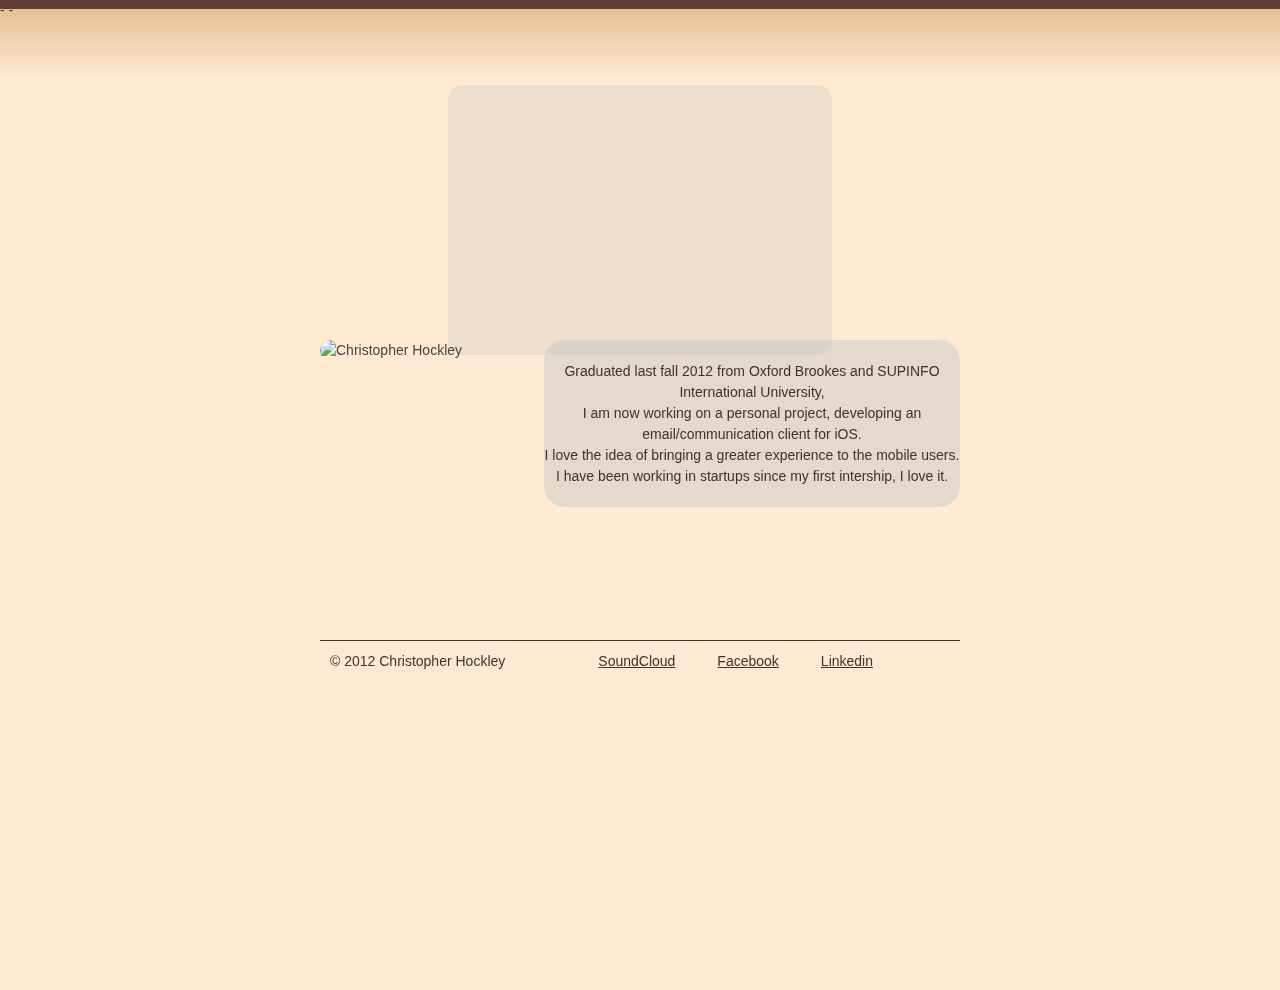
==== index.html @ 61c697a8 "Content" ====
<!DOCTYPE html>
<!--[if lt IE 7 ]><html class="ie ie6" lang="en"> <![endif]-->
<!--[if IE 7 ]><html class="ie ie7" lang="en"> <![endif]-->
<!--[if IE 8 ]><html class="ie ie8" lang="en"> <![endif]-->
<!--[if (gte IE 9)|!(IE)]><!--><html lang="en"> <!--<![endif]-->
<head>

	<!-- Basic Page Needs
	================================================== -->
	<meta charset="utf-8">
	<title>Christopher Hockley</title>
	<meta name="description" content="Portfolio and Blog">
	<meta name="author" content="Christopher Hockley">

	<!-- Mobile Specific Metas
	================================================== -->
	<meta name="viewport" content="width=device-width, initial-scale=1, maximum-scale=1">

	<!-- CSS
	================================================== -->
	<link rel="stylesheet" href="stylesheets/base.css">
-	<link rel="stylesheet" href="stylesheets/skeleton.css">
-	<link rel="stylesheet" href="stylesheets/layout.css">

	<style media="screen" type="text/css">
				img { display: none; }
				body { overflow: hidden; }
				#canvas { position: absolute; top: 0px; left: 0px; }
				#sound { position: absolute; width: 30%; height: 30%; overflow-y: auto; margin-left: 35%; -moz-border-radius: 15px; border-radius: 15px; background-color: #C4C4C4; opacity: 0.3; margin-top: 5%; }
				.video { position: absolute; width: 90%; height: 80%; margin-left: 5%; margin-top: 5%; }
			</style>
			<script src="./rainyday.js" type="text/javascript"></script>
			<script type="text/javascript">
				function getURLParameter(name) {
					return decodeURIComponent((new RegExp('[?|&]' + name + '=' + '([^&;]+?)(&|#|;|$)').exec(location.search)||[,""])[1].replace(/\+/g, '%20'))||null;
				}
	
	 			function demo() {
					var image = document.getElementById('background');
					image.onload = function() {
						var engine = new RainyDay('canvas','background', window.innerWidth, window.innerHeight, 1, getURLParameter("blur") || 20);
	
						var preset = 1;
						if (preset == 1) {
							engine.gravity = engine.GRAVITY_NON_LINEAR;
							engine.trail = engine.TRAIL_DROPS;
							engine.rain([ engine.preset(3, 3, 0.88), engine.preset(5, 5, 0.9), engine.preset(6, 2, 1) ], 100);
						} else if (preset == 2) {
							engine.gravity = engine.GRAVITY_NON_LINEAR;
	 						engine.trail = engine.TRAIL_DROPS;
	 						engine.VARIABLE_GRAVITY_ANGLE = Math.PI / 8;
							engine.rain([ engine.preset(0, 2, 0.5), engine.preset(4, 4, 1) ], 50);
						} else if (preset == 3) {
							engine.gravity = engine.GRAVITY_NON_LINEAR;
	 						engine.trail = engine.TRAIL_SMUDGE;
							engine.rain([ engine.preset(0, 2, 0.5), engine.preset(4, 4, 1) ], 50);
						}
					};
					image.crossOrigin = "anonymous";
					image.src="./images/display.jpg";
	
					var youtube = "jU88COnFmAw";
					if (youtube) {
						var div = document.getElementById("sound");
						var player = document.createElement('iframe');
						player.frameborder = "0";
			
							player.height = "1";
							player.width = "1";
						
						player.src = "https://w.soundcloud.com/player/?url=http%3A%2F%2Fapi.soundcloud.com%2Ftracks%2F94088154&amp;color=ff6600&amp;auto_play=true&amp;show_artwork=false"
						//player.src = "https://youtube.com/embed/" + youtube + "?autoplay=1&controls=0&showinfo=0&autohide=1&loop=1";
						div.appendChild(player);
					}
	 			}
			</script>
		</head>
		<body onload="demo();">
			<div id="sound" style="z-index: -1;"></div>
			<img id="background" src="" />
			<div id="cholder">
				<canvas id="canvas">
								</canvas>
			</div>
			<div class="container">
			
			
							<header id="header" class="sixteen columns">	
								<!-- Branding (logo) -->
								<div id="branding" class="sixteen columns alpha">
									<h1><a href="index.html" title="Portfolio and Blog of Christopher Hockley">Christopher Hockley Dev</a></h1>
								</div>
							</header>
			
							<div class="four columns" id="info">
			<img class="aboutme" src="images/meA.png" alt="Christopher Hockley">
			</div>
				<div class="twelve columns">
			<p></br>Graduated last fall 2012 from Oxford Brookes and SUPINFO International University,</br>
			I am now working on a personal project, developing an email/communication client for iOS.</br>
			I love the idea of bringing a greater experience to the mobile users.</br>
			I have been working in startups since my first intership, I love it.</p>
			</div>			
			
						<div id="footer" class="sixteen columns">
							<ul class="six columns alpha">
								<li>
									© 2012 Christopher Hockley
								</li> 
							</ul>
			
							<ul id="footer_links" class="ten columns omega">
								<li id="resume"><a href="http://fr.linkedin.com/in/christopherhockley/" target="_blank">Linkedin</a></li>
								<li id="facebook"><a href="http://facebook.com/chrispoper/" target="_blank">Facebook</a></li>
								<li id="twitter"><a href="https://soundcloud.com/chrispoper" target="_blank">SoundCloud</a></li>
							</ul>
						</div>
			
				</div><!-- container -->

		</body>
</html>
---- stylesheets/base.css ----
/*
* Skeleton V1.2
* Copyright 2011, Dave Gamache
* www.getskeleton.com
* Free to use under the MIT license.
* http://www.opensource.org/licenses/mit-license.php
* 6/20/2012
*/


/* Table of Content
==================================================
	#Reset & Basics
	#Basic Styles
	#Site Styles
	#Typography
	#Links
	#Lists
	#Images
	#Buttons
	#Forms
	#Misc */
html{
	height: 100%;
}

/* #Reset & Basics (Inspired by E. Meyers)
================================================== */
	html, body, div, span, applet, object, iframe, h1, h2, h3, h4, h5, h6, p, blockquote, pre, a, abbr, acronym, address, big, cite, code, del, dfn, em, img, ins, kbd, q, s, samp, small, strike, strong, sub, sup, tt, var, b, u, i, center, dl, dt, dd, ol, ul, li, fieldset, form, label, legend, table, caption, tbody, tfoot, thead, tr, th, td, article, aside, canvas, details, embed, figure, figcaption, footer, header, hgroup, menu, nav, output, ruby, section, summary, time, mark, audio, video {
		margin: 0;
		padding: 0px;
		border: 0;
		font-size: 100%;
		font: inherit;
		vertical-align: baseline; }
	article, aside, details, figcaption, figure, footer, header, hgroup, menu, nav, section {
		display: block; }
	body {
		line-height: 1; }
	ol, ul {
		list-style: none; }
	blockquote, q {
		quotes: none; }
	blockquote:before, blockquote:after,
	q:before, q:after {
		content: '';
		content: none; }
	table {
		border-collapse: collapse;
		border-spacing: 0; }


/* #Basic Styles
================================================== */
	body {
		height: 100%;
		background:url(../images/bg_tile.png)  #FFEAD1 repeat-x top ;
		
		font: 14px/21px "HelveticaNeue", "Helvetica Neue", Helvetica, Arial, sans-serif;
		color: #444;
		-webkit-font-smoothing: antialiased; /* Fix for webkit rendering */
		-webkit-text-size-adjust: 100%;
 }
 	header{
 		padding-bottom: 30px;
 }


/* #Typography
================================================== */
	h1, h2, h3, h4, h5, h6 {
		color: #181818;
		font-family: "Georgia", "Times New Roman", serif;
		font-weight: normal; }
	h1 a, h2 a, h3 a, h4 a, h5 a, h6 a { font-weight: inherit; }
	h1 { font-size: 46px; line-height: 50px; margin-bottom: 14px; }
	h2 { font-size: 35px; line-height: 40px; margin-bottom: 10px; }
	h3 { font-size: 28px; line-height: 34px; margin-bottom: 8px; text-align: center;}
	h4 { font-size: 21px; line-height: 30px; margin-bottom: 4px; }
	h5 { font-size: 17px; line-height: 24px; }
	h6 { font-size: 14px; line-height: 21px; }
	.subheader { color: #777; }

	p { margin: 0 0 20px 0; color: #472f2c;}
	p img { margin: 0; }
	p.lead { font-size: 21px; line-height: 27px; color: #777;  }

	em { font-style: italic; }
	strong { font-weight: bold; color: #333; }
	small { font-size: 80%; }

/*	Blockquotes  */
	blockquote, blockquote p { font-size: 17px; line-height: 24px; color: #777; font-style: italic; }
	blockquote { margin: 0 0 20px; padding: 9px 20px 0 19px; border-left: 1px solid #ddd; }
	blockquote cite { display: block; font-size: 12px; color: #555; }
	blockquote cite:before { content: "\2014 \0020"; }
	blockquote cite a, blockquote cite a:visited, blockquote cite a:visited { color: #555; }

	hr { border: solid #ddd; border-width: 1px 0 0; clear: both; margin: 10px 0 30px; height: 0; }


/* #Links
================================================== */
	a, a:visited { color: #333; text-decoration: underline; outline: 0; text-align:center;}
	a:hover, a:focus { color: #000; }
	p a, p a:visited { line-height: inherit; }


/* #Lists
================================================== */
	ul, ol { margin-bottom: 20px; }
	ul { list-style: none outside; }
	ol { list-style: decimal; }
	ol, ul.square, ul.circle, ul.disc { margin-left: 30px; }
	ul.square { list-style: square outside; }
	ul.circle { list-style: circle outside; }
	ul.disc { list-style: disc outside; }
	ul ul, ul ol,
	ol ol, ol ul { margin: 4px 0 5px 30px; font-size: 90%;  }
	ul ul li, ul ol li,
	ol ol li, ol ul li { margin-bottom: 6px; }
	li { line-height: 18px; margin-bottom: 12px; }
	ul.large li { line-height: 21px; }
	li p { line-height: 21px; }

/* #Images
================================================== */

	img.scale-with-grid {
		max-width: 100%;
		height: auto; }


/* #Buttons
================================================== */

	.button,
	button,
	input[type="submit"],
	input[type="reset"],
	input[type="button"] {
		background: #eee; /* Old browsers */
		background: #eee -moz-linear-gradient(top, rgba(255,255,255,.2) 0%, rgba(0,0,0,.2) 100%); /* FF3.6+ */
		background: #eee -webkit-gradient(linear, left top, left bottom, color-stop(0%,rgba(255,255,255,.2)), color-stop(100%,rgba(0,0,0,.2))); /* Chrome,Safari4+ */
		background: #eee -webkit-linear-gradient(top, rgba(255,255,255,.2) 0%,rgba(0,0,0,.2) 100%); /* Chrome10+,Safari5.1+ */
		background: #eee -o-linear-gradient(top, rgba(255,255,255,.2) 0%,rgba(0,0,0,.2) 100%); /* Opera11.10+ */
		background: #eee -ms-linear-gradient(top, rgba(255,255,255,.2) 0%,rgba(0,0,0,.2) 100%); /* IE10+ */
		background: #eee linear-gradient(top, rgba(255,255,255,.2) 0%,rgba(0,0,0,.2) 100%); /* W3C */
	  border: 1px solid #aaa;
	  border-top: 1px solid #ccc;
	  border-left: 1px solid #ccc;
	  -moz-border-radius: 3px;
	  -webkit-border-radius: 3px;
	  border-radius: 3px;
	  color: #444;
	  display: inline-block;
	  font-size: 11px;
	  font-weight: bold;
	  text-decoration: none;
	  text-shadow: 0 1px rgba(255, 255, 255, .75);
	  cursor: pointer;
	  margin-bottom: 20px;
	  line-height: normal;
	  padding: 8px 10px;
	  font-family: "HelveticaNeue", "Helvetica Neue", Helvetica, Arial, sans-serif; }

	.button:hover,
	button:hover,
	input[type="submit"]:hover,
	input[type="reset"]:hover,
	input[type="button"]:hover {
		color: #222;
		background: #ddd; /* Old browsers */
		background: #ddd -moz-linear-gradient(top, rgba(255,255,255,.3) 0%, rgba(0,0,0,.3) 100%); /* FF3.6+ */
		background: #ddd -webkit-gradient(linear, left top, left bottom, color-stop(0%,rgba(255,255,255,.3)), color-stop(100%,rgba(0,0,0,.3))); /* Chrome,Safari4+ */
		background: #ddd -webkit-linear-gradient(top, rgba(255,255,255,.3) 0%,rgba(0,0,0,.3) 100%); /* Chrome10+,Safari5.1+ */
		background: #ddd -o-linear-gradient(top, rgba(255,255,255,.3) 0%,rgba(0,0,0,.3) 100%); /* Opera11.10+ */
		background: #ddd -ms-linear-gradient(top, rgba(255,255,255,.3) 0%,rgba(0,0,0,.3) 100%); /* IE10+ */
		background: #ddd linear-gradient(top, rgba(255,255,255,.3) 0%,rgba(0,0,0,.3) 100%); /* W3C */
	  border: 1px solid #888;
	  border-top: 1px solid #aaa;
	  border-left: 1px solid #aaa; }

	.button:active,
	button:active,
	input[type="submit"]:active,
	input[type="reset"]:active,
	input[type="button"]:active {
		border: 1px solid #666;
		background: #ccc; /* Old browsers */
		background: #ccc -moz-linear-gradient(top, rgba(255,255,255,.35) 0%, rgba(10,10,10,.4) 100%); /* FF3.6+ */
		background: #ccc -webkit-gradient(linear, left top, left bottom, color-stop(0%,rgba(255,255,255,.35)), color-stop(100%,rgba(10,10,10,.4))); /* Chrome,Safari4+ */
		background: #ccc -webkit-linear-gradient(top, rgba(255,255,255,.35) 0%,rgba(10,10,10,.4) 100%); /* Chrome10+,Safari5.1+ */
		background: #ccc -o-linear-gradient(top, rgba(255,255,255,.35) 0%,rgba(10,10,10,.4) 100%); /* Opera11.10+ */
		background: #ccc -ms-linear-gradient(top, rgba(255,255,255,.35) 0%,rgba(10,10,10,.4) 100%); /* IE10+ */
		background: #ccc linear-gradient(top, rgba(255,255,255,.35) 0%,rgba(10,10,10,.4) 100%); /* W3C */ }

	.button.full-width,
	button.full-width,
	input[type="submit"].full-width,
	input[type="reset"].full-width,
	input[type="button"].full-width {
		width: 100%;
		padding-left: 0 !important;
		padding-right: 0 !important;
		text-align: center; }

	/* Fix for odd Mozilla border & padding issues */
	button::-moz-focus-inner,
	input::-moz-focus-inner {
    border: 0;
    padding: 0;
	}


/* #Forms
================================================== */

	form {
		margin-bottom: 20px; }
	fieldset {
		margin-bottom: 20px; }
	input[type="text"],
	input[type="password"],
	input[type="email"],
	textarea,
	select {
		border: 1px solid #ccc;
		padding: 6px 4px;
		outline: none;
		-moz-border-radius: 2px;
		-webkit-border-radius: 2px;
		border-radius: 2px;
		font: 13px "HelveticaNeue", "Helvetica Neue", Helvetica, Arial, sans-serif;
		color: #777;
		margin: 0;
		width: 210px;
		max-width: 100%;
		display: block;
		margin-bottom: 20px;
		background: #fff; }
	select {
		padding: 0; }
	input[type="text"]:focus,
	input[type="password"]:focus,
	input[type="email"]:focus,
	textarea:focus {
		border: 1px solid #aaa;
 		color: #444;
 		-moz-box-shadow: 0 0 3px rgba(0,0,0,.2);
		-webkit-box-shadow: 0 0 3px rgba(0,0,0,.2);
		box-shadow:  0 0 3px rgba(0,0,0,.2); }
	textarea {
		min-height: 60px; }
	label,
	legend {
		display: block;
		font-weight: bold;
		font-size: 13px;  }
	select {
		width: 220px; }
	input[type="checkbox"] {
		display: inline; }
	label span,
	legend span {
		font-weight: normal;
		font-size: 13px;
		color: #444; }

/* #Misc
================================================== */
	.remove-bottom { margin-bottom: 0 !important; }
	.half-bottom { margin-bottom: 10px !important; }
	.add-bottom { margin-bottom: 20px !important; }

/* #Header
================================================== */
body > header {
	position:				relative;
	padding:				1.5em 0 3em 0 !important; /* Assures .container doesn't reset this padding */
}
#branding h1 {
	display:				block;
	background: 			url(../images/chock_logoBig.png) no-repeat center 0;
	width:					100%;
	height: 				200px;
	text-indent: 			-9999px;
	margin:					20px 0 0 0;
	padding:				0;
}

#branding a{
	display:				block;
	width:					100%;
	height:					100%;
	outline:				none;
}

#branding p {
	text-align:				center; 
	font-family:			Palatino, Georgia, serif;
	letter-spacing: 		-.02em;
}
	#branding p a {color:#414141;}

nav{
	margin-bottom: 20px;
}
nav#primary ul {
	display:				block;
	list-style-type: 		none;
	margin:					0 auto;
	text-align: 			center;
	width:					100%;
	padding:				0;
	-webkit-transition: 	all .25s ease-in;
	-moz-transition:		all .25s ease-in;
	-o-transition:			all .25s ease-in;
	transition: 			all .25s ease-in;

}

nav#primary li {
	border-bottom: 			1px solid #472f2c;
	float:					left;
	display:				block;
	margin:					0 39px 0 39px;
	text-align: 			center;
	width:					25%;
	padding:				0;
}
	nav#primary li:hover,
	nav#primary li.current_page_item {
		border-bottom:			1px solid #414141;
		box-shadow: 		0px -2px 2px -2px #eee;
			-webkit-box-shadow: 	0px -2px 2px -2px #eee;
			-moz-box-shadow: 		0px -2px 2px -2px #eee;
			-o-box-shadow: 			0px -2px 2px -2px #eee;
	}

nav#primary a {
	display:				block;
	height:					100%;
	padding:				1em 0;
	text-decoration: 		none; 
	color:					#472f2c;
	text-transform: 		uppercase;
	letter-spacing: 		1px;
	font-size:				.857em;
	font-family:			"HelveticaNeue", "Helvetica Neue", Helvetica, Arial, sans-serif;

}
	nav#primary a:hover,
	nav#primary .current_page_item a {
		color:#c02702;
	}
	
nav#primary a, nav#primary li {	
	-webkit-transition: 	all .25s ease-in-out; 
	-moz-transition: 		all .25s ease-in-out;
	-o-transition: 			all .25s ease-in-out;
	transition: 			all .25s ease-in-out;
}


nav#secondary ul {
	display: 				block; 
	border-bottom: 			1px solid #414141; 
	border-top: 			1px solid #414141;
	width:					100%;
	height:					100%;
	margin-bottom:			0;
	/* keeps secondary nav on one line */
	overflow: 				hidden;
	white-space: 			nowrap;
	text-overflow:			ellipsis;
}
nav#secondary li {
	background: url("images/nav_secondary_seperator.png") no-repeat scroll right 0 transparent;
	display: inline;
	font-size: 0.857em;
	height: 100%;
	margin: 0 10px 0 0;
	padding: 3px 20px 5px 0;
	vertical-align: text-bottom;
}
nav#secondary li span {
	color:					#414141;
}
nav#secondary a {
	color:					#999; 
}


.thumbnail {
   position: relative;
   }

.thumbnail img {
   vertical-align: bottom;
}

.thumbnail .details {
   text-align: center;
   background-color: #FFEDD9;
   color: #414141;
   opacity: 0;
   position: absolute;
   top: 0;
   left: 0;
   -webkit-transition: 0.25s ease-in;
   -moz-transition: 0.25s ease-in;
   -o-transition: 0.25s ease-in;
   transition: 0.25s ease-in;
   min-height: 40%;
   width: 100%;
}

.no-opacity .thumbnail .details {
   text-align: center;
   background: none;
   min-height: 40%;
   width: 100%;
   top: -9999px;
}

.thumbnail:hover .details {
   margin-top: 0;
   opacity: .5;
}
#a:hover + #b:before {
	position: absolute;
    content: '';
	background: url(../images/cocoaC.png) no-repeat 0 center;
	width: 100%;
	height: 100%;
}

.thumbnail .details h3, .h3 { 
   font-family: atrament-web-1, atrament-web-2, "HelveticaNeue", "Helvetica Neue", Helvetica, Arial, sans-serif;
   font-weight: 300; 
   color: #414141; 
   font-size: 28px; 
   line-height: 30px;
   letter-spacing: 1px; 
   margin: 0 auto;
   text-transform: uppercase; 
   text-align: center; 
   padding: 27px 0 5px; 
   border: none; 
}


.thumbnail .details p { 
   font-size: 18px; 
   text-align: center;
}

iframe{
	padding-top: 10px;
}

/* ===========================================
			Footer
==============================================*/

#footer {
	height: 4em;
	margin-top: 40px;
	border-top:1px solid #472f2c;
	color:#472f2c;
}
#footer ul {padding-top:.75em;}
/* a little work around to not offset the text on hover */
#footer a {padding:1px; color:#472f2c;}
#footer a:hover { color:#fff;}
/* end our workaround */
#facebook,  #resume {
	float:right;
	padding-left: 20px;
	margin-left:20px;
	
}
#twitter{
	float:right;
	padding-left: 28px;
	margin-left:28px;
}
#facebook {background: url(../images/footer_facebook.png) no-repeat 0 center;}
#twitter {background: url(../images/footer_twitter.png) no-repeat 0 center;}
#resume {background: url(../images/footer_resume.png) no-repeat 0 center;}


.aboutme{
display: block;
    border-radius: 21px;
}

#info{
	height: 260px;
}
---- stylesheets/skeleton.css ----
/*
* Skeleton V1.2
* Copyright 2011, Dave Gamache
* www.getskeleton.com
* Free to use under the MIT license.
* http://www.opensource.org/licenses/mit-license.php
* 6/20/2012
*/


/* Table of Contents
==================================================
    #Base 960 Grid
    #Tablet (Portrait)
    #Mobile (Portrait)
    #Mobile (Landscape)
    #Clearing */



/* #Base 960 Grid
================================================== */

    .container                                  { position: absolute;top:10%;left:25%; width: 50%; margin: 0 auto; padding: 0px; height: 100%; min-height: 100%; margin: 0 auto -4em;}
    .container .column,
    .container .columns                         { float: left; display: inline; margin-left: 0px; margin-right: 0px; }
    .row                                        { margin-bottom: 20px; }



    /* Nested Column Classes */
    .column.alpha, .columns.alpha               { margin-left: 10px; }
    .column.omega, .columns.omega               { margin-right: 0; }

    /* Base Grid */
    .container .one.column,
    .container .one.columns                     { width: 40px;  }
    .container .two.columns                     { width: 100px; }
    .container .three.columns                   { width: 160px; }
    .container .four.columns                    { width: 25%; }
    .container .five.columns                    { width: 280px; }
    .container .six.columns                     { width: 30%; }
    .container .seven.columns                   { width: 400px; }
    .container .eight.columns                   { width: 460px; }
    .container .nine.columns                    { width: 520px; }
    .container .ten.columns                     { width: 55%; }
    .container .eleven.columns                  { width: 640px; }
    .container .twelve.columns                  { width: 65%;border-radius: 21px;background-color: rgba(200,200,200,0.5);text-align:center; float:right;}
    .container .thirteen.columns                { width: 760px; }
    .container .fourteen.columns                { width: 820px; }
    .container .fifteen.columns                 { width: 880px; }
    .container .sixteen.columns                 { width: 100%; }

    .container .one-third.column                { width: 300px; }
    .container .two-thirds.column               { width: 620px; }

    /* Offsets */
    .container .offset-by-one                   { padding-left: 60px;  }
    .container .offset-by-two                   { padding-left: 120px; }
    .container .offset-by-three                 { padding-left: 180px; }
    .container .offset-by-four                  { padding-left: 240px; }
    .container .offset-by-five                  { padding-left: 300px; }
    .container .offset-by-six                   { padding-left: 360px; }
    .container .offset-by-seven                 { padding-left: 420px; }
    .container .offset-by-eight                 { padding-left: 480px; }
    .container .offset-by-nine                  { padding-left: 540px; }
    .container .offset-by-ten                   { padding-left: 600px; }
    .container .offset-by-eleven                { padding-left: 660px; }
    .container .offset-by-twelve                { padding-left: 720px; }
    .container .offset-by-thirteen              { padding-left: 780px; }
    .container .offset-by-fourteen              { padding-left: 840px; }
    .container .offset-by-fifteen               { padding-left: 900px; }



/* #Tablet (Portrait)
================================================== */

    /* Note: Design for a width of 768px */

    @media only screen and (min-width: 768px) and (max-width: 959px) {
        .container                                  { width: 768px; }
        .container .column,
        .container .columns                         { margin-left: 10px; margin-right: 10px;  }
        .column.alpha, .columns.alpha               { margin-left: 0; margin-right: 10px; }
        .column.omega, .columns.omega               { margin-right: 0; margin-left: 10px; }
        .alpha.omega                                { margin-left: 0; margin-right: 0; }

        .container .one.column,
        .container .one.columns                     { width: 28px; }
        .container .two.columns                     { width: 76px; }
        .container .three.columns                   { width: 124px; }
        .container .four.columns                    { width: 172px; }
        .container .five.columns                    { width: 220px; }
        .container .six.columns                     { width: 268px; }
        .container .seven.columns                   { width: 316px; }
        .container .eight.columns                   { width: 364px; }
        .container .nine.columns                    { width: 412px; }
        .container .ten.columns                     { width: 460px; }
        .container .eleven.columns                  { width: 508px; }
        .container .twelve.columns                  { width: 556px; }
        .container .thirteen.columns                { width: 604px; }
        .container .fourteen.columns                { width: 652px; }
        .container .fifteen.columns                 { width: 700px; }
        .container .sixteen.columns                 { width: 748px; }

        .container .one-third.column                { width: 236px; }
        .container .two-thirds.column               { width: 492px; }

        /* Offsets */
        .container .offset-by-one                   { padding-left: 48px; }
        .container .offset-by-two                   { padding-left: 96px; }
        .container .offset-by-three                 { padding-left: 144px; }
        .container .offset-by-four                  { padding-left: 192px; }
        .container .offset-by-five                  { padding-left: 240px; }
        .container .offset-by-six                   { padding-left: 288px; }
        .container .offset-by-seven                 { padding-left: 336px; }
        .container .offset-by-eight                 { padding-left: 384px; }
        .container .offset-by-nine                  { padding-left: 432px; }
        .container .offset-by-ten                   { padding-left: 480px; }
        .container .offset-by-eleven                { padding-left: 528px; }
        .container .offset-by-twelve                { padding-left: 576px; }
        .container .offset-by-thirteen              { padding-left: 624px; }
        .container .offset-by-fourteen              { padding-left: 672px; }
        .container .offset-by-fifteen               { padding-left: 720px; }
    }


/*  #Mobile (Portrait)
================================================== */

    /* Note: Design for a width of 320px */

    @media only screen and (max-width: 767px) {
        .container { width: 300px; }
        .container .columns,
        .container .column { margin: 0; }

        .container .one.column,
        .container .one.columns,
        .container .two.columns,
        .container .three.columns,
        .container .four.columns,
        .container .five.columns,
        .container .six.columns,
        .container .seven.columns,
        .container .eight.columns,
        .container .nine.columns,
        .container .ten.columns,
        .container .eleven.columns,
        .container .twelve.columns,
        .container .thirteen.columns,
        .container .fourteen.columns,
        .container .fifteen.columns,
        .container .sixteen.columns,
        .container .one-third.column,
        .container .two-thirds.column  { width: 300px; }

        /* Offsets */
        .container .offset-by-one,
        .container .offset-by-two,
        .container .offset-by-three,
        .container .offset-by-four,
        .container .offset-by-five,
        .container .offset-by-six,
        .container .offset-by-seven,
        .container .offset-by-eight,
        .container .offset-by-nine,
        .container .offset-by-ten,
        .container .offset-by-eleven,
        .container .offset-by-twelve,
        .container .offset-by-thirteen,
        .container .offset-by-fourteen,
        .container .offset-by-fifteen { padding-left: 0; }

    }


/* #Mobile (Landscape)
================================================== */

    /* Note: Design for a width of 480px */

    @media only screen and (min-width: 480px) and (max-width: 767px) {
        .container { width: 420px; }
        .container .columns,
        .container .column { margin: 0; }

        .container .one.column,
        .container .one.columns,
        .container .two.columns,
        .container .three.columns,
        .container .four.columns,
        .container .five.columns,
        .container .six.columns,
        .container .seven.columns,
        .container .eight.columns,
        .container .nine.columns,
        .container .ten.columns,
        .container .eleven.columns,
        .container .twelve.columns,
        .container .thirteen.columns,
        .container .fourteen.columns,
        .container .fifteen.columns,
        .container .sixteen.columns,
        .container .one-third.column,
        .container .two-thirds.column { width: 420px; }
    }


/* #Clearing
================================================== */

    /* Self Clearing Goodness */
    .container:after { content: "\0020"; display: block; height: 0; clear: both; visibility: hidden; }

    /* Use clearfix class on parent to clear nested columns,
    or wrap each row of columns in a <div class="row"> */
    .clearfix:before,
    .clearfix:after,
    .row:before,
    .row:after {
      content: '\0020';
      display: block;
      overflow: hidden;
      visibility: hidden;
      width: 0;
      height: 0; }
    .row:after,
    .clearfix:after {
      clear: both; }
    .row,
    .clearfix {
      zoom: 100%; }

    /* You can also use a <br class="clear" /> to clear columns */
    .clear {
      clear: both;
      display: block;
      overflow: hidden;
      visibility: hidden;
      width: 0;
      height: 0;
    }

    /* #footer
================================================== */
    /* #Base 960 Grid
================================================== */

    .footer                                  { position: relative; width: 960px; margin: 0 auto; padding: 0px; height: 100%}
    .footer .column,
    .footer .columns                         { float: left; display: inline; margin-left: 0px; margin-right: 0px; }

    /* Nested Column Classes */
    .column.alpha, .columns.alpha               { margin-left: 10px; }
    .column.omega, .columns.omega               { margin-right: 0; }

    /* Base Grid */

    .footer .six.columns                     { width: 340px; }
    .footer .ten.columns                     { width: 580px; }



/* #Tablet (Portrait)
================================================== */

    /* Note: Design for a width of 768px */

    @media only screen and (min-width: 768px) and (max-width: 959px) {
        .footer                                  { width: 768px; }
        .footer .column,
        .footer .columns                         { margin-left: 10px; margin-right: 10px;  }
        .column.alpha, .columns.alpha               { margin-left: 0; margin-right: 10px; }
        .column.omega, .columns.omega               { margin-right: 0; margin-left: 10px; }
        .alpha.omega                                { margin-left: 0; margin-right: 0; }

        .container .six.columns                     { width: 268px; }
        .container .ten.columns                     { width: 460px; }
    }


/*  #Mobile (Portrait)
================================================== */

    /* Note: Design for a width of 320px */

    @media only screen and (max-width: 767px) {
        .footer { width: 300px; }
        .footer .columns,
        .footer .column { margin: 0; }
        .footer .six.columns,
        .footer .ten.columns { width: 300px; }

    }


/* #Mobile (Landscape)
================================================== */

    /* Note: Design for a width of 480px */

    @media only screen and (min-width: 480px) and (max-width: 767px) {
        .footer { width: 420px; }
        .footer .columns,
        .footer .column { margin: 0; }

        .footer .six.columns,
        .footer .ten.columns{ width: 420px; }
    }
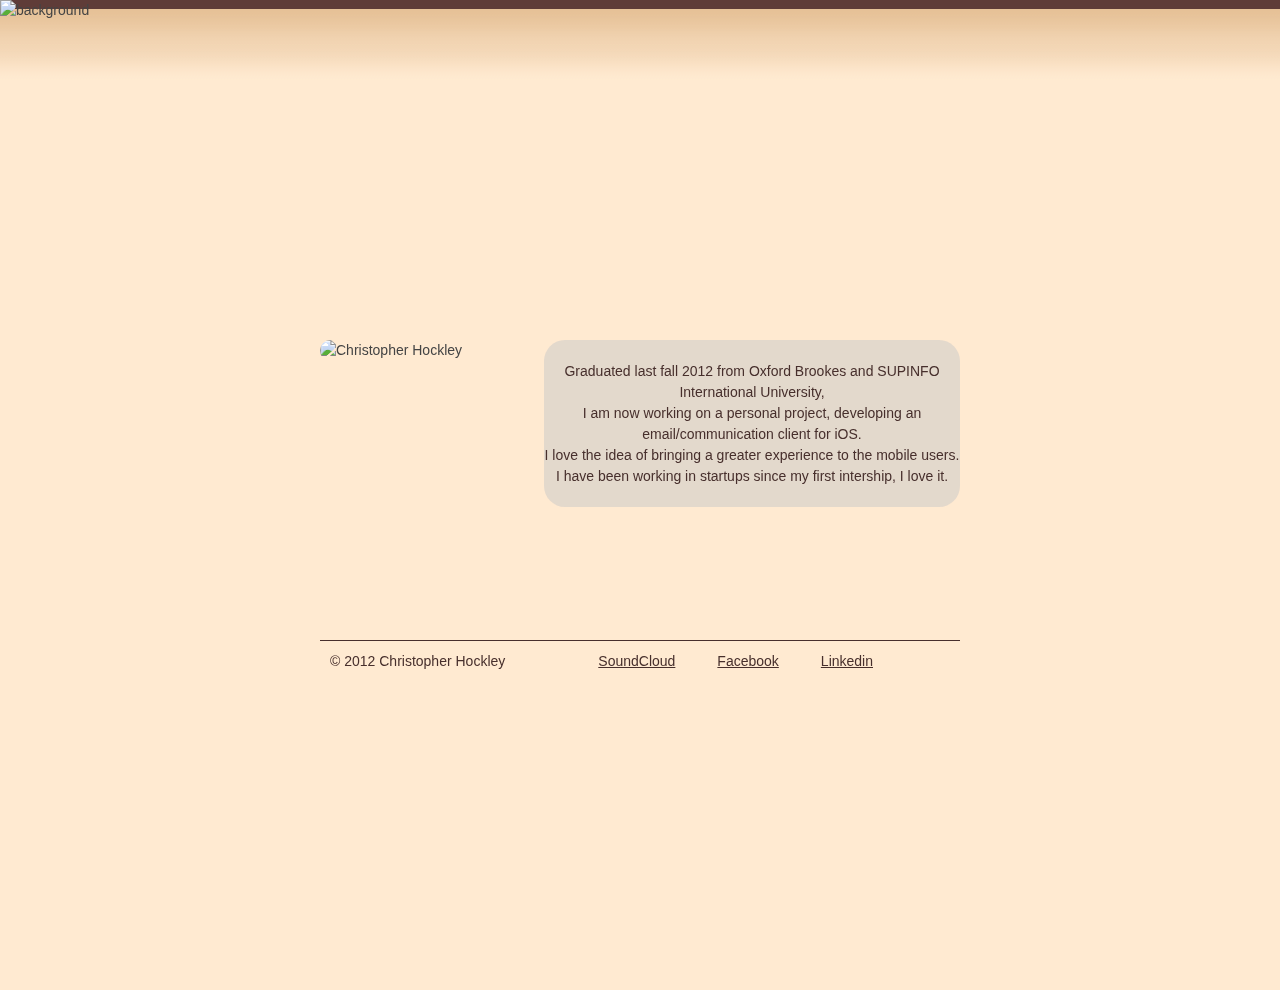
==== commit 8219ce49: "test" ====
--- a/index.html
+++ b/index.html
@@ -23,12 +23,34 @@
 -	<link rel="stylesheet" href="stylesheets/layout.css">
 
 	<style media="screen" type="text/css">
-				img { display: none; }
-				body { overflow: hidden; }
-				#canvas { position: absolute; top: 0px; left: 0px; }
-				#sound { position: absolute; width: 30%; height: 30%; overflow-y: auto; margin-left: 35%; -moz-border-radius: 15px; border-radius: 15px; background-color: #C4C4C4; opacity: 0.3; margin-top: 5%; }
-				.video { position: absolute; width: 90%; height: 80%; margin-left: 5%; margin-top: 5%; }
+				body {
+					overflow-y: hidden;
+				}
+				
+				#parent {
+					width: 100%;
+					height: 100%;
+					margin: 0 auto;
+					position: absolute;
+					top: 0px;
+					left: 0px;
+				}
+				
+				#parent img {
+					width: 100%;
+					height: 100%;
+				}
 			</style>
+			<script>
+			  (function(i,s,o,g,r,a,m){i['GoogleAnalyticsObject']=r;i[r]=i[r]||function(){
+			  (i[r].q=i[r].q||[]).push(arguments)},i[r].l=1*new Date();a=s.createElement(o),
+			  m=s.getElementsByTagName(o)[0];a.async=1;a.src=g;m.parentNode.insertBefore(a,m)
+			  })(window,document,'script','//www.google-analytics.com/analytics.js','ga');
+			
+			  ga('create', 'UA-44638072-1', 'drchrispoper.github.io');
+			  ga('send', 'pageview');
+			
+			</script>
 			<script src="./rainyday.js" type="text/javascript"></script>
 			<script type="text/javascript">
 				function getURLParameter(name) {
@@ -38,26 +60,20 @@
 	 			function demo() {
 					var image = document.getElementById('background');
 					image.onload = function() {
-						var engine = new RainyDay('canvas','background', window.innerWidth, window.innerHeight, 1, getURLParameter("blur") || 20);
+						var engine = null;
+						engine = new RainyDay({
+								element: 'background',
+								blur: 10,
+								opacity: 1,
+								fps: 30,
+								speed: 30,
+								autoHide: true
+							});
+						engine.rain([ engine.preset(3, 3, 0.88), engine.preset(5, 5, 0.9), engine.preset(6, 2, 1) ], 100);
 	
-						var preset = 1;
-						if (preset == 1) {
-							engine.gravity = engine.GRAVITY_NON_LINEAR;
-							engine.trail = engine.TRAIL_DROPS;
-							engine.rain([ engine.preset(3, 3, 0.88), engine.preset(5, 5, 0.9), engine.preset(6, 2, 1) ], 100);
-						} else if (preset == 2) {
-							engine.gravity = engine.GRAVITY_NON_LINEAR;
-	 						engine.trail = engine.TRAIL_DROPS;
-	 						engine.VARIABLE_GRAVITY_ANGLE = Math.PI / 8;
-							engine.rain([ engine.preset(0, 2, 0.5), engine.preset(4, 4, 1) ], 50);
-						} else if (preset == 3) {
-							engine.gravity = engine.GRAVITY_NON_LINEAR;
-	 						engine.trail = engine.TRAIL_SMUDGE;
-							engine.rain([ engine.preset(0, 2, 0.5), engine.preset(4, 4, 1) ], 50);
-						}
 					};
-					image.crossOrigin = "anonymous";
-					image.src="./images/display.jpg";
+					image.crossOrigin = 'anonymous';
+					image.src='http://drchrispoper.github.com/images/display.jpg';
 	
 					var youtube = "jU88COnFmAw";
 					if (youtube) {
@@ -77,10 +93,8 @@
 		</head>
 		<body onload="demo();">
 			<div id="sound" style="z-index: -1;"></div>
-			<img id="background" src="" />
-			<div id="cholder">
-				<canvas id="canvas">
-								</canvas>
+			<div id="parent">
+				<img id="background" alt="background" src="" />
 			</div>
 			<div class="container">
 			
@@ -88,7 +102,7 @@
 							<header id="header" class="sixteen columns">	
 								<!-- Branding (logo) -->
 								<div id="branding" class="sixteen columns alpha">
-									<h1><a href="index.html" title="Portfolio and Blog of Christopher Hockley">Christopher Hockley Dev</a></h1>
+									<h1><a title="Portfolio and Blog of Christopher Hockley">Christopher Hockley Dev</a></h1>
 								</div>
 							</header>
 			
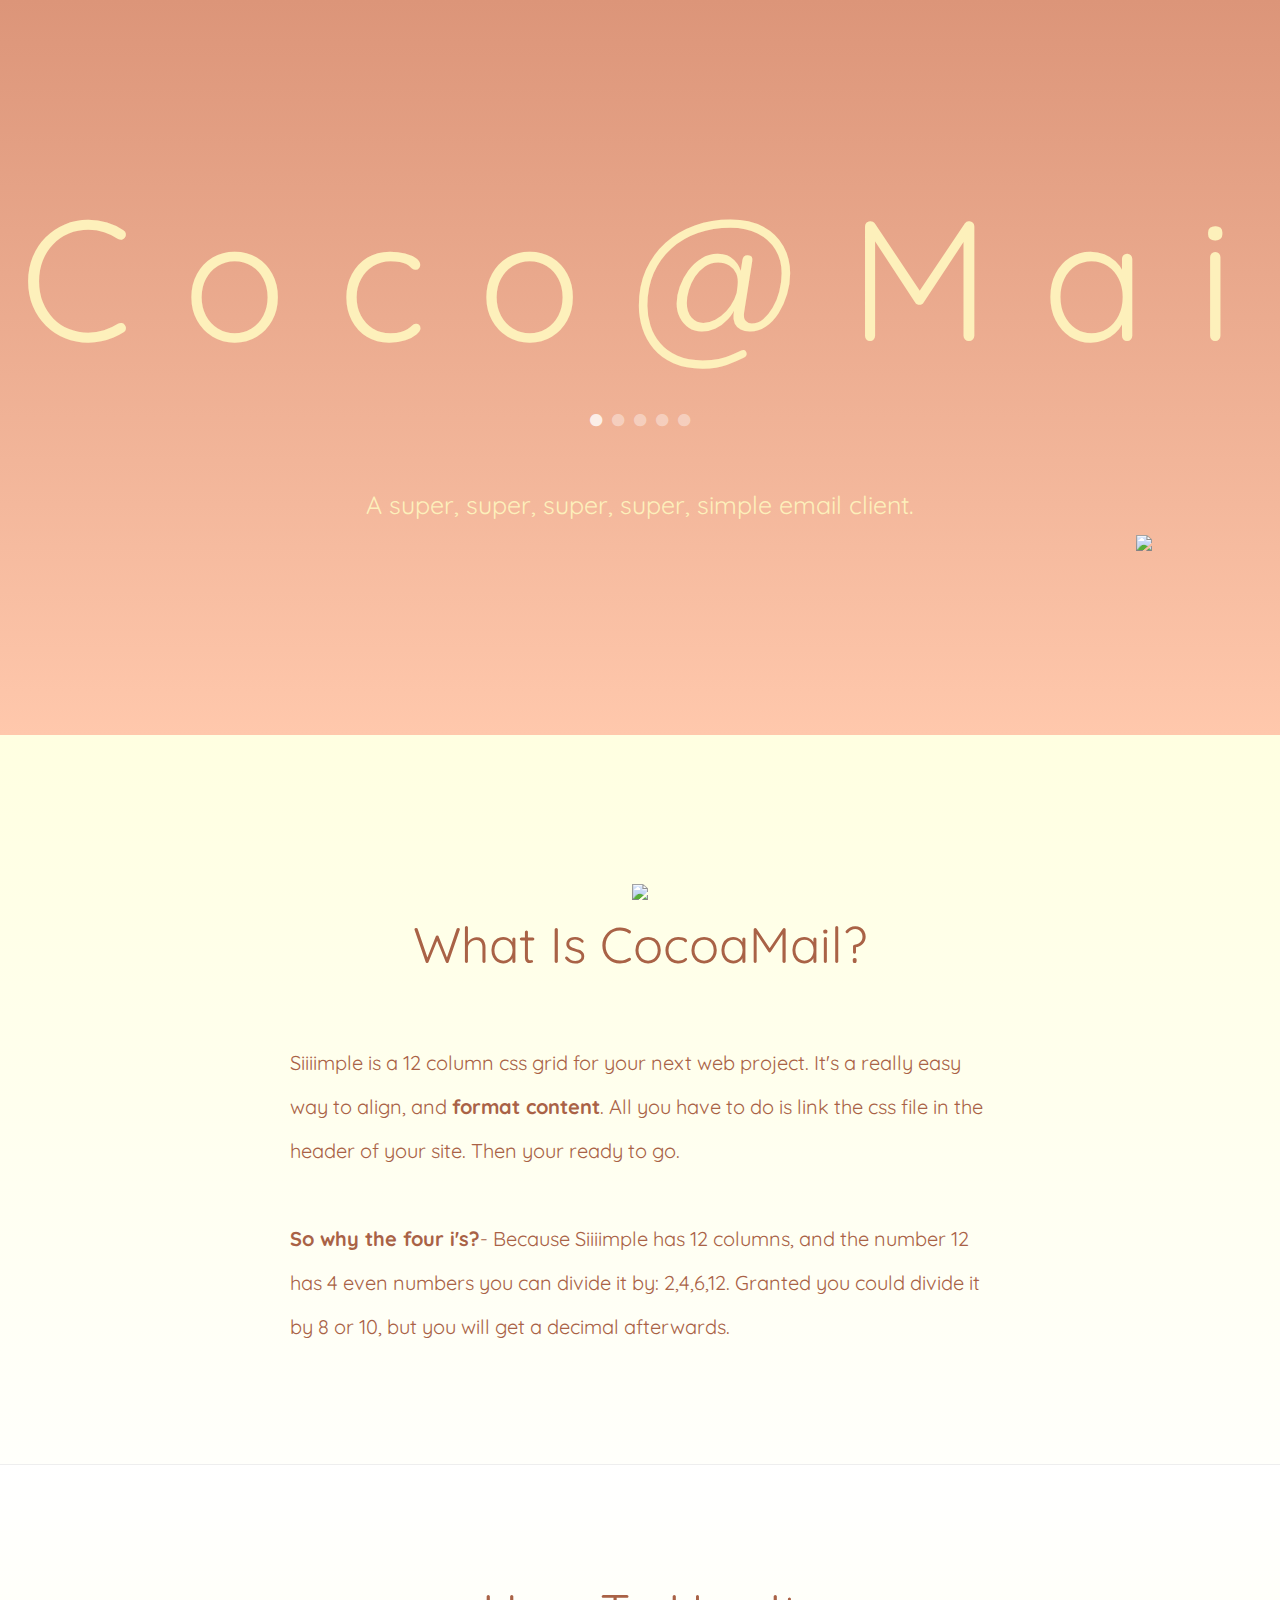
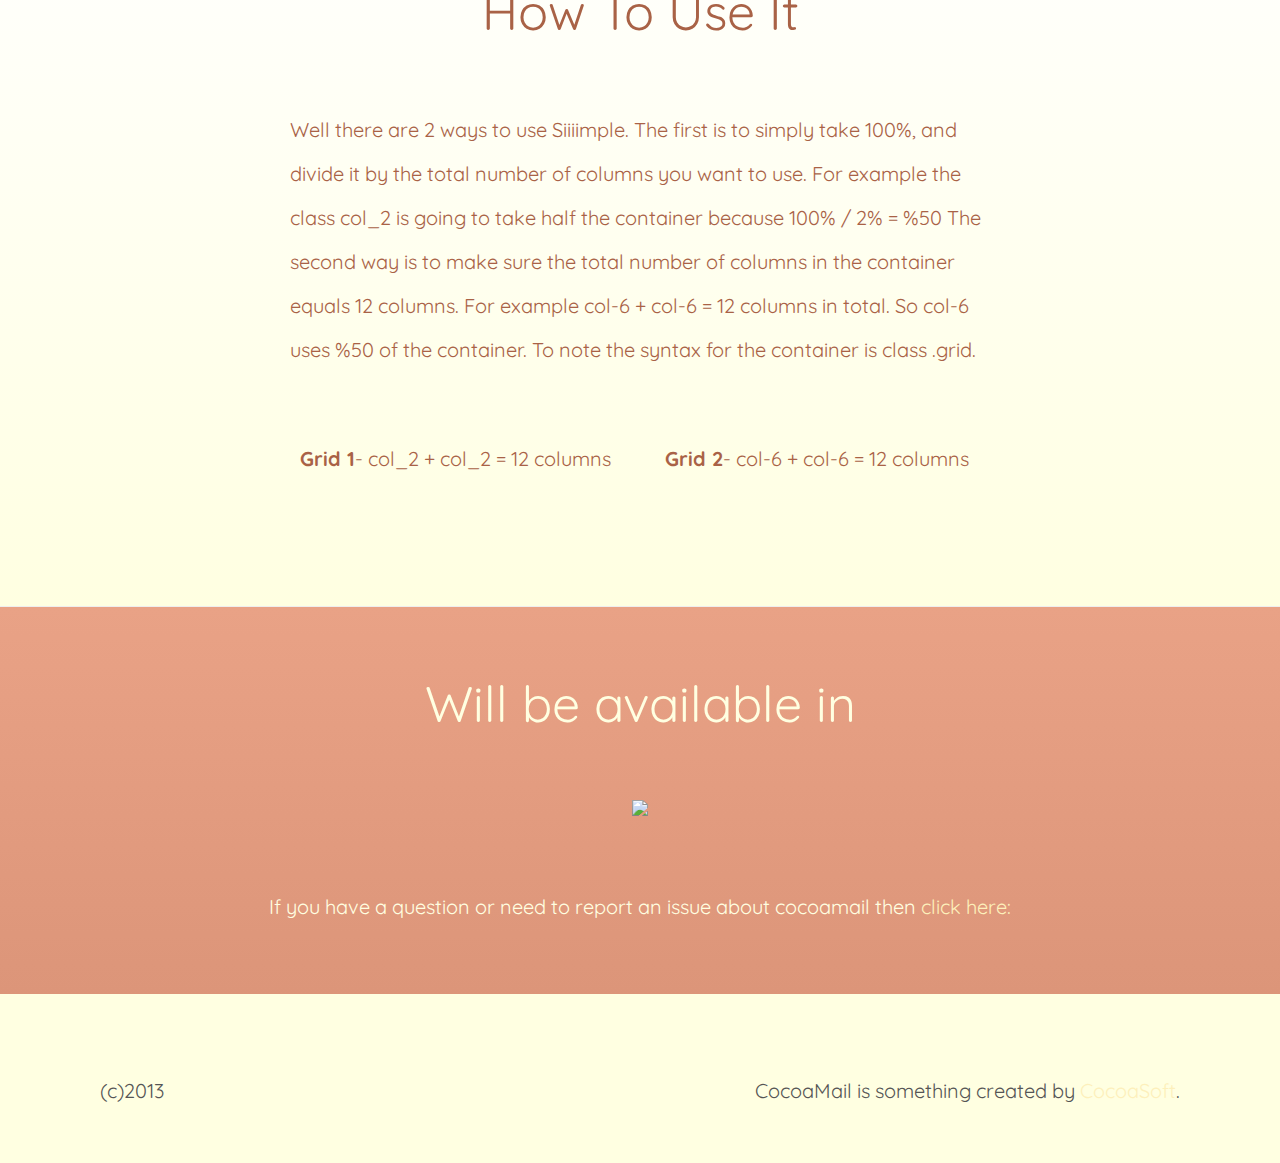
==== commit f5f402e5: "At update" ====
--- a/index.html
+++ b/index.html
@@ -1,136 +1,138 @@
-<!DOCTYPE html>
-<!--[if lt IE 7 ]><html class="ie ie6" lang="en"> <![endif]-->
-<!--[if IE 7 ]><html class="ie ie7" lang="en"> <![endif]-->
-<!--[if IE 8 ]><html class="ie ie8" lang="en"> <![endif]-->
-<!--[if (gte IE 9)|!(IE)]><!--><html lang="en"> <!--<![endif]-->
+ <!DOCTYPE html>
+<!--[if IE 8]> 				 <html class="no-js lt-ie9" lang="en" > <![endif]-->
+<!--[if gt IE 8]><!--> <html class="no-js" lang="en" > <!--<![endif]-->
+
 <head>
+  
+  <title>CocoaMail</title>
+  
+<meta charset="utf-8" />
+<meta http-equiv="X-UA-Compatible" content="IE=Edge;chrome=1" />
+  
+    <link rel="stylesheet" href="css/simple.css" />
+    <script src="smoothscroll.js"></script>
 
-	<!-- Basic Page Needs
-	================================================== -->
-	<meta charset="utf-8">
-	<title>Christopher Hockley</title>
-	<meta name="description" content="Portfolio and Blog">
-	<meta name="author" content="Christopher Hockley">
+<link href="http://fonts.googleapis.com/css?family=Quicksand:300,400,700" rel="stylesheet" type="text/css">
 
-	<!-- Mobile Specific Metas
-	================================================== -->
-	<meta name="viewport" content="width=device-width, initial-scale=1, maximum-scale=1">
+</head>
 
-	<!-- CSS
-	================================================== -->
-	<link rel="stylesheet" href="stylesheets/base.css">
--	<link rel="stylesheet" href="stylesheets/skeleton.css">
--	<link rel="stylesheet" href="stylesheets/layout.css">
 
-	<style media="screen" type="text/css">
-				body {
-					overflow-y: hidden;
-				}
-				
-				#parent {
-					width: 100%;
-					height: 100%;
-					margin: 0 auto;
-					position: absolute;
-					top: 0px;
-					left: 0px;
-				}
-				
-				#parent img {
-					width: 100%;
-					height: 100%;
-				}
-			</style>
-			<script>
-			  (function(i,s,o,g,r,a,m){i['GoogleAnalyticsObject']=r;i[r]=i[r]||function(){
-			  (i[r].q=i[r].q||[]).push(arguments)},i[r].l=1*new Date();a=s.createElement(o),
-			  m=s.getElementsByTagName(o)[0];a.async=1;a.src=g;m.parentNode.insertBefore(a,m)
-			  })(window,document,'script','//www.google-analytics.com/analytics.js','ga');
-			
-			  ga('create', 'UA-44638072-1', 'drchrispoper.github.io');
-			  ga('send', 'pageview');
-			
-			</script>
-			<script src="./rainyday.js" type="text/javascript"></script>
-			<script type="text/javascript">
-				function getURLParameter(name) {
-					return decodeURIComponent((new RegExp('[?|&]' + name + '=' + '([^&;]+?)(&|#|;|$)').exec(location.search)||[,""])[1].replace(/\+/g, '%20'))||null;
-				}
-	
-	 			function demo() {
-					var image = document.getElementById('background');
-					image.onload = function() {
-						var engine = null;
-						engine = new RainyDay({
-								element: 'background',
-								blur: 10,
-								opacity: 1,
-								fps: 30,
-								speed: 30,
-								autoHide: true
-							});
-						engine.rain([ engine.preset(3, 3, 0.88), engine.preset(5, 5, 0.9), engine.preset(6, 2, 1) ], 100);
-	
-					};
-					image.crossOrigin = 'anonymous';
-					image.src='http://drchrispoper.github.com/images/display.jpg';
-	
-					var youtube = "jU88COnFmAw";
-					if (youtube) {
-						var div = document.getElementById("sound");
-						var player = document.createElement('iframe');
-						player.frameborder = "0";
-			
-							player.height = "1";
-							player.width = "1";
-						
-						player.src = "https://w.soundcloud.com/player/?url=http%3A%2F%2Fapi.soundcloud.com%2Ftracks%2F94088154&amp;color=ff6600&amp;auto_play=true&amp;show_artwork=false"
-						//player.src = "https://youtube.com/embed/" + youtube + "?autoplay=1&controls=0&showinfo=0&autohide=1&loop=1";
-						div.appendChild(player);
-					}
-	 			}
-			</script>
-		</head>
-		<body onload="demo();">
-			<div id="sound" style="z-index: -1;"></div>
-			<div id="parent">
-				<img id="background" alt="background" src="" />
-			</div>
-			<div class="container">
-			
-			
-							<header id="header" class="sixteen columns">	
-								<!-- Branding (logo) -->
-								<div id="branding" class="sixteen columns alpha">
-									<h1><a title="Portfolio and Blog of Christopher Hockley">Christopher Hockley Dev</a></h1>
-								</div>
-							</header>
-			
-							<div class="four columns" id="info">
-			<img class="aboutme" src="images/meA.png" alt="Christopher Hockley">
-			</div>
-				<div class="twelve columns">
-			<p></br>Graduated last fall 2012 from Oxford Brookes and SUPINFO International University,</br>
-			I am now working on a personal project, developing an email/communication client for iOS.</br>
-			I love the idea of bringing a greater experience to the mobile users.</br>
-			I have been working in startups since my first intership, I love it.</p>
-			</div>			
-			
-						<div id="footer" class="sixteen columns">
-							<ul class="six columns alpha">
-								<li>
-									© 2012 Christopher Hockley
-								</li> 
-							</ul>
-			
-							<ul id="footer_links" class="ten columns omega">
-								<li id="resume"><a href="http://fr.linkedin.com/in/christopherhockley/" target="_blank">Linkedin</a></li>
-								<li id="facebook"><a href="http://facebook.com/chrispoper/" target="_blank">Facebook</a></li>
-								<li id="twitter"><a href="https://soundcloud.com/chrispoper" target="_blank">SoundCloud</a></li>
-							</ul>
-						</div>
-			
-				</div><!-- container -->
+<body>
+    
+    <div id="bg">
+    
 
-		</body>
-</html>+    
+        </div>
+    
+        <div class="section-1">
+    
+            <div class="gallery items-5">
+                <div id="item-1" class="control-operator"></div>
+                <div id="item-2" class="control-operator"></div>
+                <div id="item-3" class="control-operator"></div>
+                <div id="item-4" class="control-operator"></div>
+                <div id="item-5" class="control-operator"></div>
+    
+            <figure class="item">
+                <div id="home-logo">Coco@Mail</div>
+            </figure>
+    
+            <figure class="item">
+                <div id="home-logo-1">A One Button do it all</div>
+            </figure>
+    
+            <figure class="item">
+                <div id="home-logo-1">That's easy to use,</div>
+            </figure>
+    
+            <figure class="item">
+                <div id="home-logo-1"> and a great start...</div>
+            </figure>
+    
+            <figure class="item">
+                <div id="home-logo-1">for your next email.</div>
+            </figure>
+    
+                <br>
+    
+    
+            <div class="controls">
+                <a href="#item-1" class="control-button">•</a>
+                <a href="#item-2" class="control-button">•</a>
+                <a href="#item-3" class="control-button">•</a>
+                <a href="#item-4" class="control-button">•</a>
+                <a href="#item-5" class="control-button">•</a>
+            </div>
+    
+            </div>
+    
+            <div id="intro">A super, super, super, super, simple email client.</div>
+    
+            <div id="arrow"><a href="#down"><img src="arrow.png"></a></div>
+        </div>
+    
+    
+    
+        <div class="section-2">
+            <div class="grid-1">
+                <a id="down"></a>
+                <div id="intro-1"><img src="grid.png"><br>What Is CocoaMail?</div> 
+    
+                <div id="about">Siiiimple is a 12 column css grid for your next web project. It's a really easy way to align, and <b>format content</b>. All you have to do is link the css file in the header of your site. Then your ready to go. 
+                <br>
+                    <br>
+    
+                    <b>So why the four i's?</b>- Because Siiiimple has 12 columns, and the number 12 has 4 even numbers you can divide it by: 2,4,6,12. Granted you could divide it by 8 or 10, but you will get a decimal afterwards. 
+    
+                </div>
+            </div>
+    
+        </div>
+    
+        <div class="section-3">
+            <div class="grid-1">
+                <div id="intro-1">How To Use It</div>
+    
+                <div id="about">Well there are 2 ways to use Siiiimple. The first is to simply take 100%, and divide it by the total number of columns you want to use. For example the class col_2 is going to take half the container because 100% / 2% = %50 The second way is to make sure the total number of columns in the container equals 12 columns. For example col-6 + col-6 = 12 columns in total. So col-6 uses %50 of the container. To note the syntax for the container is class .grid.
+    
+                </div>
+    
+                <div class="col-6"> 
+                    <div id="about"><b>Grid 1</b>- col_2 + col_2 = 12 columns</div>
+                </div>
+    
+                <div class="col-6">
+                    <div id="about"><b>Grid 2</b>- col-6 + col-6 = 12 columns</div>
+                </div>
+            </div>
+        </div>
+    
+        <div class="download">
+            <div id="download">Will be available in</div>
+    
+            <a href=""><div id="app-store"><img src="app-store.png"></div></a>
+    
+            <div id="download-1">If you have a question or need to report an issue about cocoamail then <a class="typeform-share link" href="https://imdaniel.typeform.com/to/ehY2PE" data-mode="2" target="_blank">click here:</a>
+    <script>(function(){var qs,js,q,s,d=document,gi=d.getElementById,ce=d.createElement,gt=d.getElementsByTagName,id='typef_orm',b='https://s3-eu-west-1.amazonaws.com/share.typeform.com/';if(!gi.call(d,id)){js=ce.call(d,'script');js.id=id;js.src=b+'share.js';q=gt.call(d,'script')[0];q.parentNode.insertBefore(js,q)}})()</script> </div>
+        </div>
+    
+        </div>
+    
+    
+        <div class="footer">
+            <div class="grid">
+                <div class="col-6">
+                    <div id="footer">(c)2013</div>
+                </div>
+    
+                <div class="col-6">
+                    <div id="footer-1">CocoaMail is something created by <a href="" target="_blank">CocoaSoft</a>.</div>
+                </div>
+            </div>
+        </div>
+
+</body>
+
+
+</html>
--- a/css/simple.css
+++ b/css/simple.css
@@ -0,0 +1,1205 @@
+/*Style for Siiiimple*
+--------------------*/
+body{
+  font-family: "Quicksand";
+  font-style: normal;
+  font-weight: 400;
+}
+.opl {
+position:relative;
+top:100px;
+left:0px;
+z-index:99999;
+}
+.opl a {
+width:73px;
+height:56px;
+text-indent:-9999px;
+display:block;
+background:url('https://s3.amazonaws.com/onepagelove/one-page-love-award.png') no-repeat;
+}
+
+
+#bg {
+    background-image:url('../img/gridme.png');
+    background-repeat:repeat-x repeat-y;
+    background-attachment:fixed;
+}
+
+a {
+    color:#fdf0bb;
+    text-decoration:none;
+}
+
+a:hover {
+    color:#555;
+    border-bottom: solid 1px #555;
+    -webkit-transition: all 500ms ease;
+    -o-transition: all 500ms ease;
+    transition: all 500ms ease;
+}
+
+.line {
+    width:60%;
+    height:1px;
+    background-color:#eee;
+    margin:0 auto;
+}
+
+.button {
+width:35%;
+height:auto;
+border:solid 2px #4FADE3;
+border-radius:50px;
+margin:0 auto;
+padding: 40px 60px;
+color: #4FADE3;
+cursor: pointer;
+font-size: 5vmin;
+text-decoration: none;
+text-align:center;
+text-decoration: none;
+background-color:#fff;
+    font-weight:400;
+    font-family: 'Open Sans', sans-serif;
+    -webkit-transition: all 500ms ease;
+    -o-transition: all 500ms ease;
+    transition: all 500ms ease;
+}
+
+.button:hover {
+width:35%;
+border:solid 2px #fff;
+background-color:#4FADE3;
+margin:0 auto;
+padding: 40px 60px;
+color: #fff;
+cursor: pointer;
+font-size: 5vmin;
+text-decoration: none;
+text-align:center;
+    font-weight:400;
+    font-family: 'Open Sans', sans-serif;
+    -webkit-transition: all 500ms ease;
+    -o-transition: all 500ms ease;
+    transition: all 500ms ease;
+}
+
+.section-main {
+    background-color:rgba(79, 173, 227, 1);
+    height:auto;
+}
+
+.section-1 {
+    background: #dc9579;
+    background: -moz-linear-gradient(top, #dc9579 0%, #ffc8ac 100%);
+    background: -webkit-gradient(linear, left top, left bottom, color-stop(0%, #dc9579), color-stop(100%, #ffc8ac));
+    background: -webkit-linear-gradient(top, #dc9579 0%, #ffc8ac 100%);
+    background: -o-linear-gradient(top, #dc9579 0%, #ffc8ac 100%);
+    background: -ms-linear-gradient(top, #dc9579 0%, #ffc8ac 100%);
+    background: linear-gradient(to bottom, #dc9579 0%, #ffc8ac 100%);
+    padding-top:150px;
+    padding-bottom:180px;
+    height:auto;
+}
+
+.section-2 {
+    background: #ffffe1;
+    background: -moz-linear-gradient(top, #ffffe1 0%, #fffffb 100%);
+    background: -webkit-gradient(linear, left top, left bottom, color-stop(0%, #ffffe1), color-stop(100%, #fffffb));
+    background: -webkit-linear-gradient(top, #ffffe1 0%, #fffffb 100%);
+    background: -o-linear-gradient(top, #ffffe1 0%, #fffffb 100%);
+    background: -ms-linear-gradient(top, #ffffe1 0%, #fffffb 100%);
+    background: linear-gradient(to bottom, #ffffe1 0%, #fffffb 100%);
+    filter: progid:DXImageTransform.Microsoft.gradient(startColorstr='#ffffe1', endColorstr='#fffffb', GradientType=0);
+    padding-top:100px;
+    padding-bottom:100px;
+    height:auto;
+    border-bottom:solid 1px #eee;
+}
+
+.section-3 {
+    background: #ffffff;
+    background: -moz-linear-gradient(top, #ffffff 0%, #ffffe1 100%);
+    background: -webkit-gradient(linear, left top, left bottom, color-stop(0%, #ffffff), color-stop(100%, #ffffe1));
+    background: -webkit-linear-gradient(top, #ffffff 0%, #ffffe1 100%);
+    background: -o-linear-gradient(top, #ffffff 0%, #ffffe1 100%);
+    background: -ms-linear-gradient(top, #ffffff 0%, #ffffe1 100%);
+    background: linear-gradient(to bottom, #ffffff 0%, #ffffe1 100%);
+    filter: progid:DXImageTransform.Microsoft.gradient(startColorstr='#ffffff', endColorstr='#ffffe1', GradientType=0);
+    padding-top:100px;
+    padding-bottom:100px;
+    height:auto;
+    border-bottom:solid 1px #eee;
+}
+
+.section-4 {
+    background-color:#fdf0bb;
+    padding-top:100px;
+    padding-bottom:100px;
+    height:auto;
+}
+
+.download {
+    background: #e9a286;
+    background: -moz-linear-gradient(top, #e9a286 0%, #dc9579 100%);
+    background: -webkit-gradient(linear, left top, left bottom, color-stop(0%, #e9a286), color-stop(100%, #dc9579));
+    background: -webkit-linear-gradient(top, #e9a286 0%, #dc9579 100%);
+    background: -o-linear-gradient(top, #e9a286 0%, #dc9579 100%);
+    background: -ms-linear-gradient(top, #e9a286 0%, #dc9579 100%);
+    background: linear-gradient(to bottom, #e9a286 0%, #dc9579 100%);
+    filter: progid:DXImageTransform.Microsoft.gradient(startColorstr='#e9a286', endColorstr='#dc9579', GradientType=0);
+    padding-top:50px;
+    padding-bottom:50px;
+    height:auto;
+}
+
+.footer {
+    background-color:#ffffe1;
+    padding-top:50px;
+    padding-bottom:25px;
+    height:auto;
+}
+
+#home-logo {
+    color:#fdf0bb;
+    font-size:19vmin;
+    padding-bottom:25px;
+    text-align:center;
+    margin:20px;
+    letter-spacing: 0.3em;
+    font-family: "Quicksand";
+    font-style: normal;
+    font-weight: 400;
+}
+
+
+#home-logo-1 {
+    color:#fdf0bb;
+    font-size:9vmin;
+    text-align:center;
+    padding-top:25px;
+    margin:5px;
+}
+
+
+#intro {
+    color:#fdf0bb;
+    font-size:25px;
+    text-align:center;
+    padding-top:25px;
+    margin:15px;
+  }
+
+#arrow {
+    color:#fff;
+    text-align: right;
+    margin-right: 10%;
+}
+
+#arrow img{
+width: auto;
+max-height: 20%;
+}
+
+#intro-1 {
+    color:#a96246;
+    font-size:50px;
+    text-align:center;
+    padding-bottom:25px;
+    margin:15px;
+}
+
+#intro-1 img{
+max-width: 100%;
+height: 700px;
+margin-top: -350px;
+}
+
+#about {
+    color:#a96246;
+    font-size:20px;
+    text-align:left;
+    padding-top:25px;
+    margin:15px;
+    line-height:2.2;
+}
+
+#about-1 {
+    color:#555;
+    font-size:30px;
+    text-align:center;
+    padding-bottom:5px;
+}
+
+#download {
+    color:#ffffe1;
+    font-size:50px;
+    text-align:center;
+    padding-bottom:50px;
+    margin:15px;
+}
+
+#app-store{
+  text-align: center;
+}
+
+#download-1 {
+    color:#ffffe1;
+    font-size:20px;
+    text-align:center;
+    line-height:2.2;
+    padding-top:50px;
+    margin:15px;
+}
+
+
+#footer {
+    color:#555;
+    font-size:20px;
+    text-align:left;
+    line-height:2.2;
+    margin:15px;
+}
+
+#footer-1 {
+    color:#555;
+    font-size:20px;
+    text-align:right;
+    line-height:2.2;
+    margin:15px;
+}
+
+.panel {
+    height:auto;
+    width:99%;
+    background-color:#4FADE3;
+    border-radius:2px;
+    padding:5px;
+}
+
+.panel-text {
+    color:#fff;
+    font-size:2.5vmin;
+    text-align:left;
+    line-height:2.2;
+    text-align:center;
+}
+
+
+/*Style for Siiiimple*
+--------------------*/
+
+/*Helps With Paddings*/
+*,
+*:after,
+*:before {
+  margin: 0;
+  padding: 0;
+/*Helps with padding*/
+  -webkit-box-sizing: border-box;
+     -moz-box-sizing: border-box;
+          box-sizing: border-box;
+}
+
+
+/*Floats Left + Padding*/
+[class*='col'] {
+    float:left;
+    padding:10px;
+}
+
+/*Floats Right + Padding*/
+[class*='col']:last-of-type {
+    float: right;
+    padding-right: 10px;
+}
+
+
+/*The Container*/ 
+
+.grid {
+  width: 100%;
+  max-width: 1130px;
+  min-width: 230px;
+  margin: 0 auto;
+  padding: 0 0px auto;
+}
+
+.grid-1 {
+  width: 100%;
+  max-width: 730px;
+  min-width: 230px;
+  margin: 0 auto;
+  padding: 0 0px auto;
+}
+
+.grid-2 {
+  width: 100%;
+  max-width: 1260px;
+  min-width: 230px;
+  margin: 0 auto;
+  padding: 0 0px auto;
+}
+
+
+
+/*Clears Children Elements*/
+
+.grid:after { 
+  content: "";
+  display: table;
+  clear: both;
+}
+
+.grid-1:after { 
+  content: "";
+  display: table;
+  clear: both;
+}
+
+.grid-2:after { 
+  content: "";
+  display: table;
+  clear: both;
+}
+
+/*Helps With Images*/
+
+img {
+  max-width: 100%;
+  height: auto; 
+}
+
+
+
+/*Grid 1*/
+
+/*How to use it- Make sure the total number of col numbers eqaul 12 cols.
+Ex col-6 + col-6 = col12  Ex 2 col6 + col4 + col2 = col12*/
+
+
+.col-1 {width: 8.3%;}
+
+.col-2 {width: 16.6%;}
+
+.col-3 {width: 25%;}
+
+.col-4 {width: 33.3%;}
+
+.col-5 {width: 41.6%;}
+
+.col-6 {width: 50%;}
+
+.col-7 {width: 58.3%}
+
+.col-8 {width: 66.7%;}
+
+.col-9 {width: 75%;}
+
+.col-10 {width: 83.3%;}
+
+.col-11 {width: 91.6%;}
+
+.col-12 {width:100%;}
+
+
+
+/*Grid 2*/
+
+/*How to use it- Take the number 100 and divide it by the col number.
+Ex 100%/2% = 50% . So by that logic class col-2 should take up 50% of the defined container.*/
+
+
+.col_1 {width: 100%;}
+
+.col_2 {width: 50%;}
+
+.col_3 {width: 33.33333%;}
+
+.col_4 {width: 25%;}
+
+.col_5 {width: 20%;}
+
+.col_6 {width: 16.665%;}
+
+.col_7 {width: 14.285%;}
+
+.col_8 {width: 12.5%;}
+
+.col_9 {width: 11.111%;}
+
+.col_10 {width: 10%;}
+
+.col_11 {width: 9.09%;}
+
+.col_12 {width: 8.33%;}
+
+.col_2_3 {width: 66.6%;}
+
+.col_1_3 {width: 33.3%;}
+
+.col_4_5 {width: 80%;}
+
+.col_1_5 {width: 20%;}
+
+
+
+
+/*Media Queries*/
+
+
+@media (max-width: 630px) {
+  .col-1,
+  .col-2,
+  .col-3,
+  .col-4,
+  .col-5,
+  .col-6,
+  .col-7,
+  .col-8,
+  .col-9,
+  .col-10,
+  .col-11,
+  .col-12 {
+    width: 100%;
+  }
+}
+
+
+@media (max-width: 630px) {
+  .col_4,
+  .col_6,
+  .col_8,
+  .col_10,
+  .col_12,
+  .col_1_5,
+  .col_4_5 {
+    width: 50%;
+  }
+
+  .col_1,
+  .col_2,
+  .col_3,
+  .col_5,
+  .col_7,
+  .col_9,
+  .col_11, 
+  .col_1_3,
+  .col_2_3 {
+    width: 100%;
+  }
+}
+
+@media (max-width: 360px) {
+  .col_1,
+  .col_2,
+  .col_3,
+  .col_4,
+  .col_5,
+  .col_6,
+  .col_7,
+  .col_8,
+  .col_9,
+  .col_10,
+  .col_11,
+  .col_12, 
+  .col_1_3,
+  .col_2_3, 
+  .col_1_5,
+  .col_4_5 {
+    width: 100%;
+  }
+}
+
+
+
+
+.gallery .control-operator:target ~ .controls .control-button {
+  color: #ccc;
+  color: rgba(255, 255, 255, 0.4);
+}
+
+.gallery .control-button:first-of-type,
+.items-2 .control-operator:nth-of-type(1):target ~ .controls .control-button:nth-of-type(1),
+.items-2 .control-operator:nth-of-type(2):target ~ .controls .control-button:nth-of-type(2),
+.items-3 .control-operator:nth-of-type(1):target ~ .controls .control-button:nth-of-type(1),
+.items-3 .control-operator:nth-of-type(2):target ~ .controls .control-button:nth-of-type(2),
+.items-3 .control-operator:nth-of-type(3):target ~ .controls .control-button:nth-of-type(3),
+.items-4 .control-operator:nth-of-type(1):target ~ .controls .control-button:nth-of-type(1),
+.items-4 .control-operator:nth-of-type(2):target ~ .controls .control-button:nth-of-type(2),
+.items-4 .control-operator:nth-of-type(3):target ~ .controls .control-button:nth-of-type(3),
+.items-4 .control-operator:nth-of-type(4):target ~ .controls .control-button:nth-of-type(4),
+.items-5 .control-operator:nth-of-type(1):target ~ .controls .control-button:nth-of-type(1),
+.items-5 .control-operator:nth-of-type(2):target ~ .controls .control-button:nth-of-type(2),
+.items-5 .control-operator:nth-of-type(3):target ~ .controls .control-button:nth-of-type(3),
+.items-5 .control-operator:nth-of-type(4):target ~ .controls .control-button:nth-of-type(4),
+.items-5 .control-operator:nth-of-type(5):target ~ .controls .control-button:nth-of-type(5) {
+  color: white;
+  color: rgba(255, 255, 255, 0.8);
+}
+
+.gallery .item:first-of-type {
+  position: static;
+  opacity: 1;
+}
+
+.gallery .item {
+  position: absolute;
+  top: 0;
+  left: 0;
+  width: 100%;
+  height: 100%;
+  opacity: 0;
+  -webkit-transition: opacity .5s;
+  -o-transition: opacity .5s;
+  transition: opacity .5s;
+}
+
+.gallery .control-operator {
+  display: none;
+}
+
+.gallery .control-operator:target ~ .item {
+  pointer-events: none;
+  opacity: 0;
+  -webkit-animation: none;
+  -o-animation: none;
+  animation: none;
+}
+
+.gallery .control-operator:target ~ .controls .control-button {
+  -webkit-animation: none;
+  -o-animation: none;
+  animation: none;
+}
+
+@-webkit-keyframes controlAnimation-2 {
+  0% {
+    color: #ccc;
+    color: rgba(255, 255, 255, 0.4);
+  }
+
+  14.3%, 50% {
+    color: white;
+    color: rgba(255, 255, 255, 0.8);
+  }
+
+  64.3%, 100% {
+    color: #ccc;
+    color: rgba(255, 255, 255, 0.4);
+  }
+}
+
+@-o-keyframes controlAnimation-2 {
+  0% {
+    color: #ccc;
+    color: rgba(255, 255, 255, 0.4);
+  }
+
+  14.3%, 50% {
+    color: white;
+    color: rgba(255, 255, 255, 0.8);
+  }
+
+  64.3%, 100% {
+    color: #ccc;
+    color: rgba(255, 255, 255, 0.4);
+  }
+}
+
+@keyframes controlAnimation-2 {
+  0% {
+    color: #ccc;
+    color: rgba(255, 255, 255, 0.4);
+  }
+
+  14.3%, 50% {
+    color: white;
+    color: rgba(255, 255, 255, 0.8);
+  }
+
+  64.3%, 100% {
+    color: #ccc;
+    color: rgba(255, 255, 255, 0.4);
+  }
+}
+
+@-webkit-keyframes galleryAnimation-2 {
+  0% {
+    opacity: 0;
+  }
+
+  14.3%, 50% {
+    opacity: 1;
+  }
+
+  64.3%, 100% {
+    opacity: 0;
+  }
+}
+
+@-o-keyframes galleryAnimation-2 {
+  0% {
+    opacity: 0;
+  }
+
+  14.3%, 50% {
+    opacity: 1;
+  }
+
+  64.3%, 100% {
+    opacity: 0;
+  }
+}
+
+@keyframes galleryAnimation-2 {
+  0% {
+    opacity: 0;
+  }
+
+  14.3%, 50% {
+    opacity: 1;
+  }
+
+  64.3%, 100% {
+    opacity: 0;
+  }
+}
+
+.items-2.autoplay .control-button {
+  -webkit-animation: controlAnimation-2 14s infinite;
+  -o-animation: controlAnimation-2 14s infinite;
+  animation: controlAnimation-2 14s infinite;
+}
+
+.items-2.autoplay .item {
+  -webkit-animation: galleryAnimation-2 14s infinite;
+  -o-animation: galleryAnimation-2 14s infinite;
+  animation: galleryAnimation-2 14s infinite;
+}
+
+.items-2 .control-operator:nth-of-type(1):target ~ .item:nth-of-type(1) {
+  pointer-events: auto;
+  opacity: 1;
+}
+
+.items-2 .control-button:nth-of-type(1),
+.items-2 .item:nth-of-type(1) {
+  -webkit-animation-delay: -2s;
+  -o-animation-delay: -2s;
+  animation-delay: -2s;
+}
+
+.items-2 .control-operator:nth-of-type(2):target ~ .item:nth-of-type(2) {
+  pointer-events: auto;
+  opacity: 1;
+}
+
+.items-2 .control-button:nth-of-type(2),
+.items-2 .item:nth-of-type(2) {
+  -webkit-animation-delay: 5s;
+  -o-animation-delay: 5s;
+  animation-delay: 5s;
+}
+
+@-webkit-keyframes controlAnimation-3 {
+  0% {
+    color: #ccc;
+    color: rgba(255, 255, 255, 0.4);
+  }
+
+  9.5%, 33.3% {
+    color: white;
+    color: rgba(255, 255, 255, 0.8);
+  }
+
+  42.9%, 100% {
+    color: #ccc;
+    color: rgba(255, 255, 255, 0.4);
+  }
+}
+
+@-o-keyframes controlAnimation-3 {
+  0% {
+    color: #ccc;
+    color: rgba(255, 255, 255, 0.4);
+  }
+
+  9.5%, 33.3% {
+    color: white;
+    color: rgba(255, 255, 255, 0.8);
+  }
+
+  42.9%, 100% {
+    color: #ccc;
+    color: rgba(255, 255, 255, 0.4);
+  }
+}
+
+@keyframes controlAnimation-3 {
+  0% {
+    color: #ccc;
+    color: rgba(255, 255, 255, 0.4);
+  }
+
+  9.5%, 33.3% {
+    color: white;
+    color: rgba(255, 255, 255, 0.8);
+  }
+
+  42.9%, 100% {
+    color: #ccc;
+    color: rgba(255, 255, 255, 0.4);
+  }
+}
+
+@-webkit-keyframes galleryAnimation-3 {
+  0% {
+    opacity: 0;
+  }
+
+  9.5%, 33.3% {
+    opacity: 1;
+  }
+
+  42.9%, 100% {
+    opacity: 0;
+  }
+}
+
+@-o-keyframes galleryAnimation-3 {
+  0% {
+    opacity: 0;
+  }
+
+  9.5%, 33.3% {
+    opacity: 1;
+  }
+
+  42.9%, 100% {
+    opacity: 0;
+  }
+}
+
+@keyframes galleryAnimation-3 {
+  0% {
+    opacity: 0;
+  }
+
+  9.5%, 33.3% {
+    opacity: 1;
+  }
+
+  42.9%, 100% {
+    opacity: 0;
+  }
+}
+
+.items-3.autoplay .control-button {
+  -webkit-animation: controlAnimation-3 21s infinite;
+  -o-animation: controlAnimation-3 21s infinite;
+  animation: controlAnimation-3 21s infinite;
+}
+
+.items-3.autoplay .item {
+  -webkit-animation: galleryAnimation-3 21s infinite;
+  -o-animation: galleryAnimation-3 21s infinite;
+  animation: galleryAnimation-3 21s infinite;
+}
+
+.items-3 .control-operator:nth-of-type(1):target ~ .item:nth-of-type(1) {
+  pointer-events: auto;
+  opacity: 1;
+}
+
+.items-3 .control-button:nth-of-type(1),
+.items-3 .item:nth-of-type(1) {
+  -webkit-animation-delay: -2s;
+  -o-animation-delay: -2s;
+  animation-delay: -2s;
+}
+
+.items-3 .control-operator:nth-of-type(2):target ~ .item:nth-of-type(2) {
+  pointer-events: auto;
+  opacity: 1;
+}
+
+.items-3 .control-button:nth-of-type(2),
+.items-3 .item:nth-of-type(2) {
+  -webkit-animation-delay: 5s;
+  -o-animation-delay: 5s;
+  animation-delay: 5s;
+}
+
+.items-3 .control-operator:nth-of-type(3):target ~ .item:nth-of-type(3) {
+  pointer-events: auto;
+  opacity: 1;
+}
+
+.items-3 .control-button:nth-of-type(3),
+.items-3 .item:nth-of-type(3) {
+  -webkit-animation-delay: 12s;
+  -o-animation-delay: 12s;
+  animation-delay: 12s;
+}
+
+@-webkit-keyframes controlAnimation-4 {
+  0% {
+    color: #ccc;
+    color: rgba(255, 255, 255, 0.4);
+  }
+
+  7.1%, 25% {
+    color: white;
+    color: rgba(255, 255, 255, 0.8);
+  }
+
+  32.1%, 100% {
+    color: #ccc;
+    color: rgba(255, 255, 255, 0.4);
+  }
+}
+
+@-o-keyframes controlAnimation-4 {
+  0% {
+    color: #ccc;
+    color: rgba(255, 255, 255, 0.4);
+  }
+
+  7.1%, 25% {
+    color: white;
+    color: rgba(255, 255, 255, 0.8);
+  }
+
+  32.1%, 100% {
+    color: #ccc;
+    color: rgba(255, 255, 255, 0.4);
+  }
+}
+
+@keyframes controlAnimation-4 {
+  0% {
+    color: #ccc;
+    color: rgba(255, 255, 255, 0.4);
+  }
+
+  7.1%, 25% {
+    color: white;
+    color: rgba(255, 255, 255, 0.8);
+  }
+
+  32.1%, 100% {
+    color: #ccc;
+    color: rgba(255, 255, 255, 0.4);
+  }
+}
+
+@-webkit-keyframes galleryAnimation-4 {
+  0% {
+    opacity: 0;
+  }
+
+  7.1%, 25% {
+    opacity: 1;
+  }
+
+  32.1%, 100% {
+    opacity: 0;
+  }
+}
+
+@-o-keyframes galleryAnimation-4 {
+  0% {
+    opacity: 0;
+  }
+
+  7.1%, 25% {
+    opacity: 1;
+  }
+
+  32.1%, 100% {
+    opacity: 0;
+  }
+}
+
+@keyframes galleryAnimation-4 {
+  0% {
+    opacity: 0;
+  }
+
+  7.1%, 25% {
+    opacity: 1;
+  }
+
+  32.1%, 100% {
+    opacity: 0;
+  }
+}
+
+.items-4.autoplay .control-button {
+  -webkit-animation: controlAnimation-4 28s infinite;
+  -o-animation: controlAnimation-4 28s infinite;
+  animation: controlAnimation-4 28s infinite;
+}
+
+.items-4.autoplay .item {
+  -webkit-animation: galleryAnimation-4 28s infinite;
+  -o-animation: galleryAnimation-4 28s infinite;
+  animation: galleryAnimation-4 28s infinite;
+}
+
+.items-4 .control-operator:nth-of-type(1):target ~ .item:nth-of-type(1) {
+  pointer-events: auto;
+  opacity: 1;
+}
+
+.items-4 .control-button:nth-of-type(1),
+.items-4 .item:nth-of-type(1) {
+  -webkit-animation-delay: -2s;
+  -o-animation-delay: -2s;
+  animation-delay: -2s;
+}
+
+.items-4 .control-operator:nth-of-type(2):target ~ .item:nth-of-type(2) {
+  pointer-events: auto;
+  opacity: 1;
+}
+
+.items-4 .control-button:nth-of-type(2),
+.items-4 .item:nth-of-type(2) {
+  -webkit-animation-delay: 5s;
+  -o-animation-delay: 5s;
+  animation-delay: 5s;
+}
+
+.items-4 .control-operator:nth-of-type(3):target ~ .item:nth-of-type(3) {
+  pointer-events: auto;
+  opacity: 1;
+}
+
+.items-4 .control-button:nth-of-type(3),
+.items-4 .item:nth-of-type(3) {
+  -webkit-animation-delay: 12s;
+  -o-animation-delay: 12s;
+  animation-delay: 12s;
+}
+
+.items-4 .control-operator:nth-of-type(4):target ~ .item:nth-of-type(4) {
+  pointer-events: auto;
+  opacity: 1;
+}
+
+.items-4 .control-button:nth-of-type(4),
+.items-4 .item:nth-of-type(4) {
+  -webkit-animation-delay: 19s;
+  -o-animation-delay: 19s;
+  animation-delay: 19s;
+}
+
+@-webkit-keyframes controlAnimation-5 {
+  0% {
+    color: #ccc;
+    color: rgba(255, 255, 255, 0.4);
+  }
+
+  5.7%, 20% {
+    color: white;
+    color: rgba(255, 255, 255, 0.8);
+  }
+
+  25.7%, 100% {
+    color: #ccc;
+    color: rgba(255, 255, 255, 0.4);
+  }
+}
+
+@-o-keyframes controlAnimation-5 {
+  0% {
+    color: #ccc;
+    color: rgba(255, 255, 255, 0.4);
+  }
+
+  5.7%, 20% {
+    color: white;
+    color: rgba(255, 255, 255, 0.8);
+  }
+
+  25.7%, 100% {
+    color: #ccc;
+    color: rgba(255, 255, 255, 0.4);
+  }
+}
+
+@keyframes controlAnimation-5 {
+  0% {
+    color: #ccc;
+    color: rgba(255, 255, 255, 0.4);
+  }
+
+  5.7%, 20% {
+    color: white;
+    color: rgba(255, 255, 255, 0.8);
+  }
+
+  25.7%, 100% {
+    color: #ccc;
+    color: rgba(255, 255, 255, 0.4);
+  }
+}
+
+@-webkit-keyframes galleryAnimation-5 {
+  0% {
+    opacity: 0;
+  }
+
+  5.7%, 20% {
+    opacity: 1;
+  }
+
+  25.7%, 100% {
+    opacity: 0;
+  }
+}
+
+@-o-keyframes galleryAnimation-5 {
+  0% {
+    opacity: 0;
+  }
+
+  5.7%, 20% {
+    opacity: 1;
+  }
+
+  25.7%, 100% {
+    opacity: 0;
+  }
+}
+
+@keyframes galleryAnimation-5 {
+  0% {
+    opacity: 0;
+  }
+
+  5.7%, 20% {
+    opacity: 1;
+  }
+
+  25.7%, 100% {
+    opacity: 0;
+  }
+}
+
+.items-5.autoplay .control-button {
+  -webkit-animation: controlAnimation-5 35s infinite;
+  -o-animation: controlAnimation-5 35s infinite;
+  animation: controlAnimation-5 35s infinite;
+}
+
+.items-5.autoplay .item {
+  -webkit-animation: galleryAnimation-5 35s infinite;
+  -o-animation: galleryAnimation-5 35s infinite;
+  animation: galleryAnimation-5 35s infinite;
+}
+
+.items-5 .control-operator:nth-of-type(1):target ~ .item:nth-of-type(1) {
+  pointer-events: auto;
+  opacity: 1;
+}
+
+.items-5 .control-button:nth-of-type(1),
+.items-5 .item:nth-of-type(1) {
+  -webkit-animation-delay: -2s;
+  -o-animation-delay: -2s;
+  animation-delay: -2s;
+}
+
+.items-5 .control-operator:nth-of-type(2):target ~ .item:nth-of-type(2) {
+  pointer-events: auto;
+  opacity: 1;
+}
+
+.items-5 .control-button:nth-of-type(2),
+.items-5 .item:nth-of-type(2) {
+  -webkit-animation-delay: 5s;
+  -o-animation-delay: 5s;
+  animation-delay: 5s;
+}
+
+.items-5 .control-operator:nth-of-type(3):target ~ .item:nth-of-type(3) {
+  pointer-events: auto;
+  opacity: 1;
+}
+
+.items-5 .control-button:nth-of-type(3),
+.items-5 .item:nth-of-type(3) {
+  -webkit-animation-delay: 12s;
+  -o-animation-delay: 12s;
+  animation-delay: 12s;
+}
+
+.items-5 .control-operator:nth-of-type(4):target ~ .item:nth-of-type(4) {
+  pointer-events: auto;
+  opacity: 1;
+}
+
+.items-5 .control-button:nth-of-type(4),
+.items-5 .item:nth-of-type(4) {
+  -webkit-animation-delay: 19s;
+  -o-animation-delay: 19s;
+  animation-delay: 19s;
+}
+
+.items-5 .control-operator:nth-of-type(5):target ~ .item:nth-of-type(5) {
+  pointer-events: auto;
+  opacity: 1;
+}
+
+.items-5 .control-button:nth-of-type(5),
+.items-5 .item:nth-of-type(5) {
+  -webkit-animation-delay: 26s;
+  -o-animation-delay: 26s;
+  animation-delay: 26s;
+}
+
+.gallery .control-button {
+  color: #ccc;
+  color: rgba(255, 255, 255, 0.4);
+}
+
+.gallery .control-button:hover {
+  color: white;
+  color: rgba(255, 255, 255, 0.8);
+}
+
+/*
+  Theme controls how everything looks in Gallery CSS.
+*/
+
+.gallery {
+  position: relative;
+}
+
+.gallery .item {
+  height: auto;
+  overflow: hidden;
+  text-align: center;
+}
+
+.gallery .controls {
+  position: absolute;
+  bottom: 0;
+  width: 100%;
+  text-align: center;
+}
+
+.gallery .control-button {
+  display: inline-block;
+  margin: 0 .02em;
+  font-size: 3em;
+  text-align: center;
+  text-decoration: none;
+  -webkit-transition: color .1s;
+  -o-transition: color .1s;
+  transition: color .1s;
+}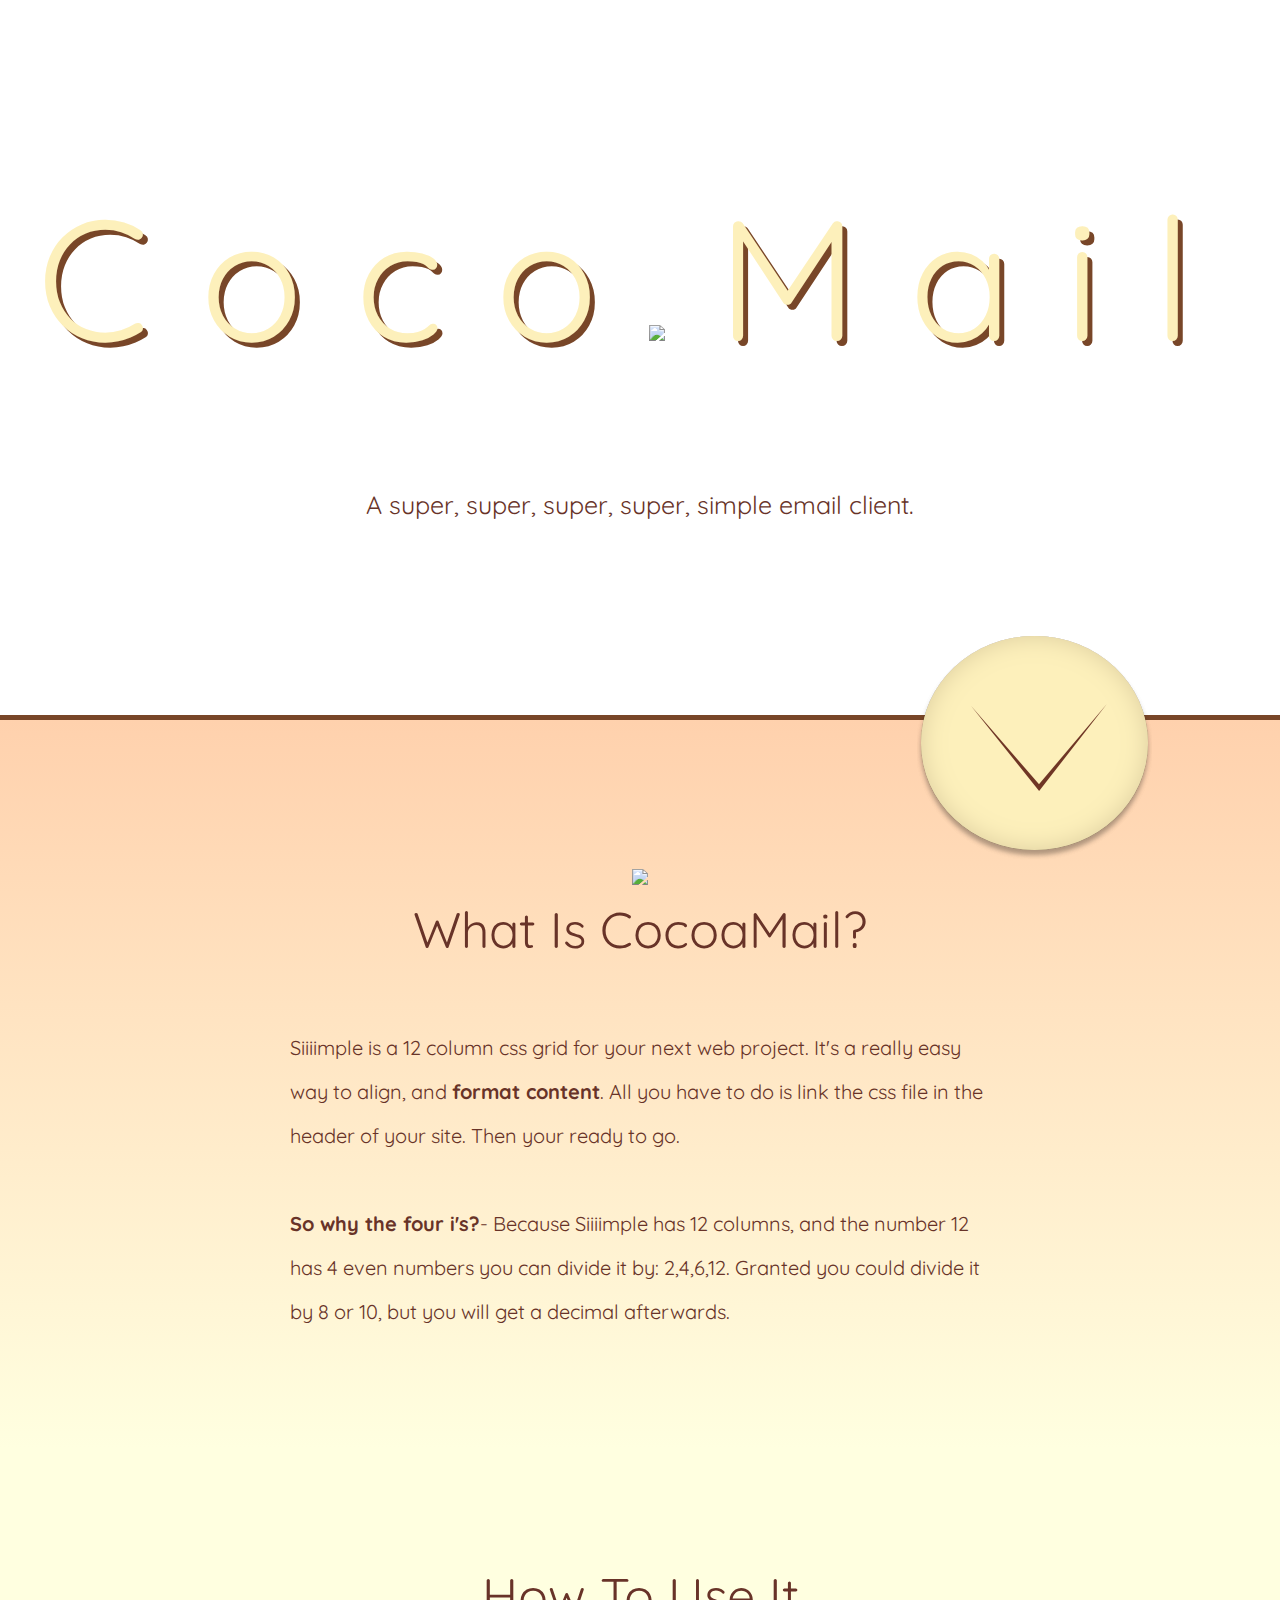
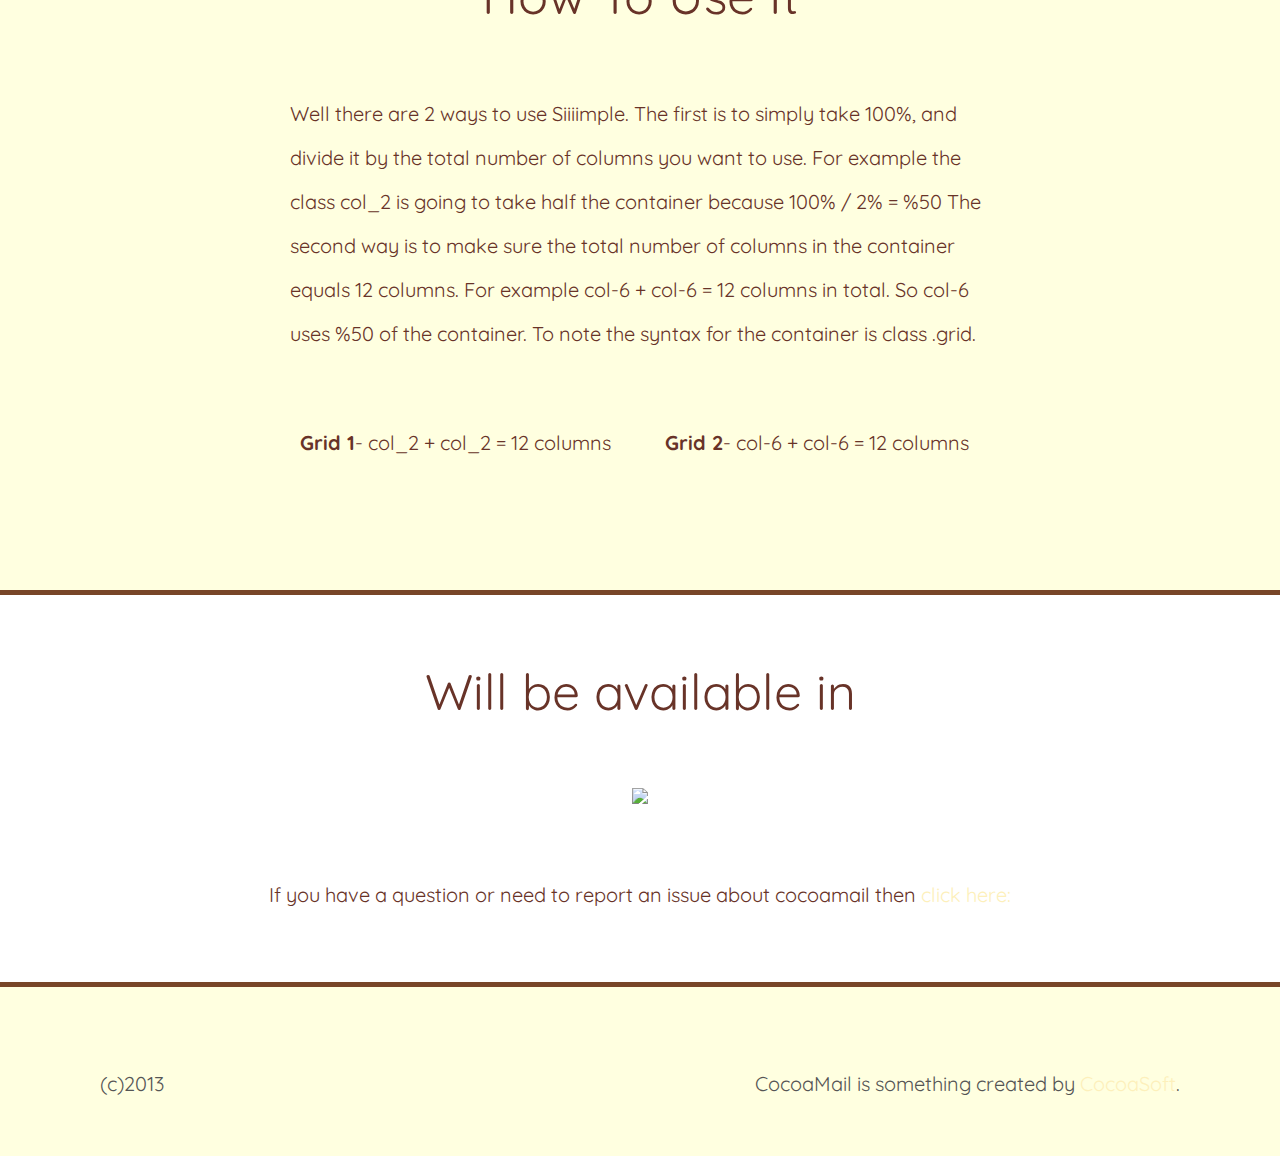
==== commit e92cb94f: "up" ====
--- a/index.html
+++ b/index.html
@@ -10,6 +10,7 @@
 <meta http-equiv="X-UA-Compatible" content="IE=Edge;chrome=1" />
   
     <link rel="stylesheet" href="css/simple.css" />
+    <script src="jquery.js"></script>
     <script src="smoothscroll.js"></script>
 
 <link href="http://fonts.googleapis.com/css?family=Quicksand:300,400,700" rel="stylesheet" type="text/css">
@@ -18,7 +19,9 @@
 
 
 <body>
-    
+    <ul id=menu>
+    <li><a href="#item-1"><img src="arrowUp.png"></a>
+    </ul>
     <div id="bg">
     
 
@@ -35,7 +38,7 @@
                 <div id="item-5" class="control-operator"></div>
     
             <figure class="item">
-                <div id="home-logo">Coco@Mail</div>
+                <div id="home-logo">Coco<img src="at.png">Mail</div>
             </figure>
     
             <figure class="item">
@@ -69,7 +72,7 @@
     
             <div id="intro">A super, super, super, super, simple email client.</div>
     
-            <div id="arrow"><a href="#down"><img src="arrow.png"></a></div>
+            <div id="arrow"><a class="but" href="#down"><img src="arrow.png"></a></div>
         </div>
     
     
--- a/css/simple.css
+++ b/css/simple.css
@@ -5,6 +5,19 @@
   font-style: normal;
   font-weight: 400;
 }
+#menu {
+  z-index: 50;
+  list-style-type: none;
+  position: fixed;
+  right: 10%;
+  top: 70%;
+}
+
+#menu img{
+width: auto;
+max-height: 20%;
+}
+
 .opl {
 position:relative;
 top:100px;
@@ -33,10 +46,10 @@
 
 a:hover {
     color:#555;
-    border-bottom: solid 1px #555;
     -webkit-transition: all 500ms ease;
     -o-transition: all 500ms ease;
     transition: all 500ms ease;
+    text-decoration:none;
 }
 
 .line {
@@ -91,46 +104,33 @@
 }
 
 .section-1 {
-    background: #dc9579;
-    background: -moz-linear-gradient(top, #dc9579 0%, #ffc8ac 100%);
-    background: -webkit-gradient(linear, left top, left bottom, color-stop(0%, #dc9579), color-stop(100%, #ffc8ac));
-    background: -webkit-linear-gradient(top, #dc9579 0%, #ffc8ac 100%);
-    background: -o-linear-gradient(top, #dc9579 0%, #ffc8ac 100%);
-    background: -ms-linear-gradient(top, #dc9579 0%, #ffc8ac 100%);
-    background: linear-gradient(to bottom, #dc9579 0%, #ffc8ac 100%);
+    background: F04647;
+    background-image:url('../011.png');
     padding-top:150px;
     padding-bottom:180px;
     height:auto;
 }
 
 .section-2 {
-    background: #ffffe1;
-    background: -moz-linear-gradient(top, #ffffe1 0%, #fffffb 100%);
-    background: -webkit-gradient(linear, left top, left bottom, color-stop(0%, #ffffe1), color-stop(100%, #fffffb));
-    background: -webkit-linear-gradient(top, #ffffe1 0%, #fffffb 100%);
-    background: -o-linear-gradient(top, #ffffe1 0%, #fffffb 100%);
-    background: -ms-linear-gradient(top, #ffffe1 0%, #fffffb 100%);
-    background: linear-gradient(to bottom, #ffffe1 0%, #fffffb 100%);
-    filter: progid:DXImageTransform.Microsoft.gradient(startColorstr='#ffffe1', endColorstr='#fffffb', GradientType=0);
+border-top: 5px #784628 solid;
+background: #ffd1ad;
+background: -moz-linear-gradient(top, #ffd1ad 0%, #ffffe0 100%);
+background: -webkit-gradient(linear, left top, left bottom, color-stop(0%, #ffd1ad), color-stop(100%, #ffffe0));
+background: -webkit-linear-gradient(top, #ffd1ad 0%, #ffffe0 100%);
+background: -o-linear-gradient(top, #ffd1ad 0%, #ffffe0 100%);
+background: -ms-linear-gradient(top, #ffd1ad 0%, #ffffe0 100%);
+background: linear-gradient(to bottom, #ffd1ad 0%, #ffffe0 100%);
+filter: progid:DXImageTransform.Microsoft.gradient(startColorstr='#ffd1ad', endColorstr='#ffffe0', GradientType=0);
     padding-top:100px;
     padding-bottom:100px;
     height:auto;
-    border-bottom:solid 1px #eee;
 }
 
 .section-3 {
-    background: #ffffff;
-    background: -moz-linear-gradient(top, #ffffff 0%, #ffffe1 100%);
-    background: -webkit-gradient(linear, left top, left bottom, color-stop(0%, #ffffff), color-stop(100%, #ffffe1));
-    background: -webkit-linear-gradient(top, #ffffff 0%, #ffffe1 100%);
-    background: -o-linear-gradient(top, #ffffff 0%, #ffffe1 100%);
-    background: -ms-linear-gradient(top, #ffffff 0%, #ffffe1 100%);
-    background: linear-gradient(to bottom, #ffffff 0%, #ffffe1 100%);
-    filter: progid:DXImageTransform.Microsoft.gradient(startColorstr='#ffffff', endColorstr='#ffffe1', GradientType=0);
+    background: #ffffe0;
     padding-top:100px;
     padding-bottom:100px;
     height:auto;
-    border-bottom:solid 1px #eee;
 }
 
 .section-4 {
@@ -141,21 +141,17 @@
 }
 
 .download {
-    background: #e9a286;
-    background: -moz-linear-gradient(top, #e9a286 0%, #dc9579 100%);
-    background: -webkit-gradient(linear, left top, left bottom, color-stop(0%, #e9a286), color-stop(100%, #dc9579));
-    background: -webkit-linear-gradient(top, #e9a286 0%, #dc9579 100%);
-    background: -o-linear-gradient(top, #e9a286 0%, #dc9579 100%);
-    background: -ms-linear-gradient(top, #e9a286 0%, #dc9579 100%);
-    background: linear-gradient(to bottom, #e9a286 0%, #dc9579 100%);
-    filter: progid:DXImageTransform.Microsoft.gradient(startColorstr='#e9a286', endColorstr='#dc9579', GradientType=0);
+border-top: 5px #784628 solid;
+border-bottom: 5px #784628 solid;
+    background: F04647;
+    background-image:url('../011.png');
     padding-top:50px;
     padding-bottom:50px;
     height:auto;
 }
 
 .footer {
-    background-color:#ffffe1;
+    background-color:#ffffe0;
     padding-top:50px;
     padding-bottom:25px;
     height:auto;
@@ -164,6 +160,7 @@
 #home-logo {
     color:#fdf0bb;
     font-size:19vmin;
+    text-shadow: 5px 5px #784628;
     padding-bottom:25px;
     text-align:center;
     margin:20px;
@@ -173,7 +170,11 @@
     font-weight: 400;
 }
 
-
+#home-logo img{
+max-height: 19vmin;
+width: auto;
+margin-right: 0.3em;
+}
 #home-logo-1 {
     color:#fdf0bb;
     font-size:9vmin;
@@ -184,7 +185,7 @@
 
 
 #intro {
-    color:#fdf0bb;
+    color:#683328;
     font-size:25px;
     text-align:center;
     padding-top:25px;
@@ -192,9 +193,17 @@
   }
 
 #arrow {
+    z-index: 51;
     color:#fff;
     text-align: right;
-    margin-right: 10%;
+    right: 10%;
+    position: absolute;
+    top: 70%;
+    opacity: 1;
+    transition: opacity .5s ease-out;
+    -moz-transition: opacity .5s ease-out;
+    -webkit-transition: opacity .5s ease-out;
+    -o-transition: opacity .5s ease-out;
 }
 
 #arrow img{
@@ -203,7 +212,7 @@
 }
 
 #intro-1 {
-    color:#a96246;
+    color:#683328;
     font-size:50px;
     text-align:center;
     padding-bottom:25px;
@@ -217,7 +226,7 @@
 }
 
 #about {
-    color:#a96246;
+    color:#683328;
     font-size:20px;
     text-align:left;
     padding-top:25px;
@@ -233,7 +242,7 @@
 }
 
 #download {
-    color:#ffffe1;
+    color:#683328;;
     font-size:50px;
     text-align:center;
     padding-bottom:50px;
@@ -245,7 +254,7 @@
 }
 
 #download-1 {
-    color:#ffffe1;
+    color: #683328;
     font-size:20px;
     text-align:center;
     line-height:2.2;
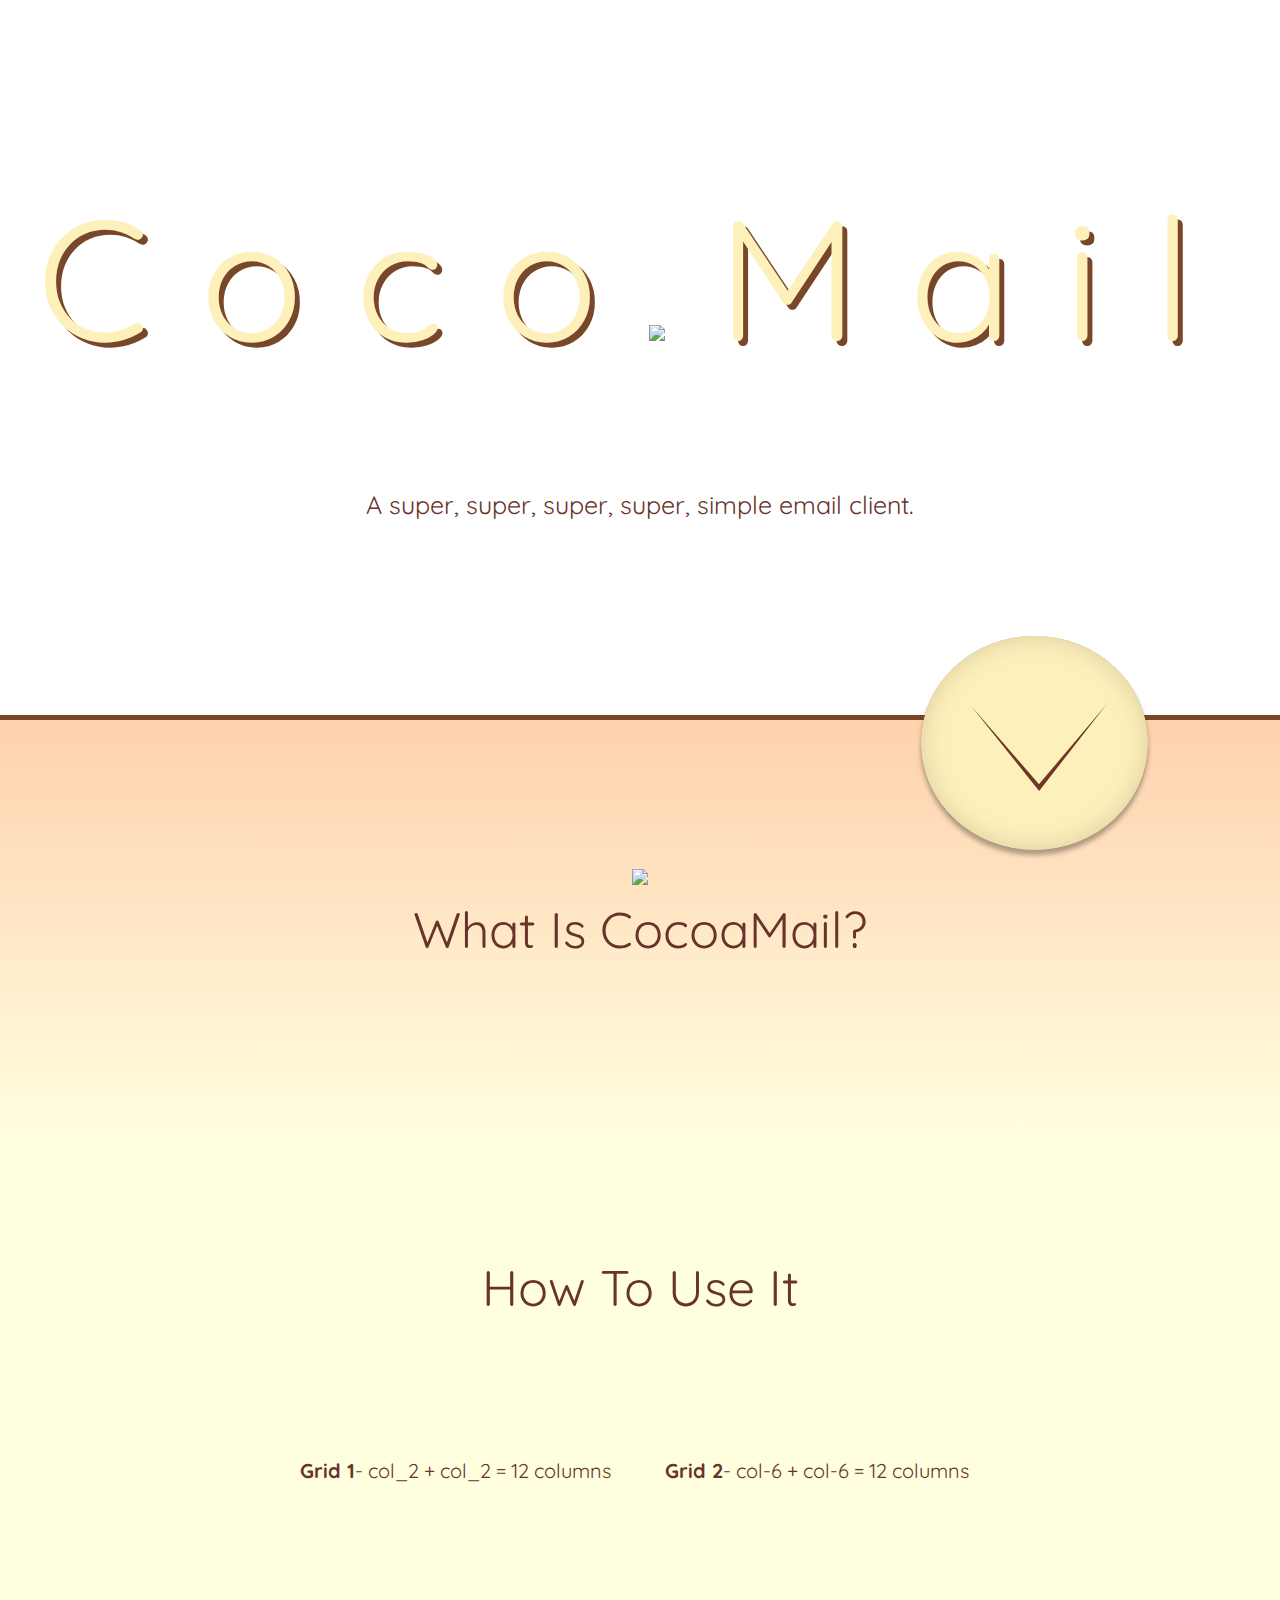
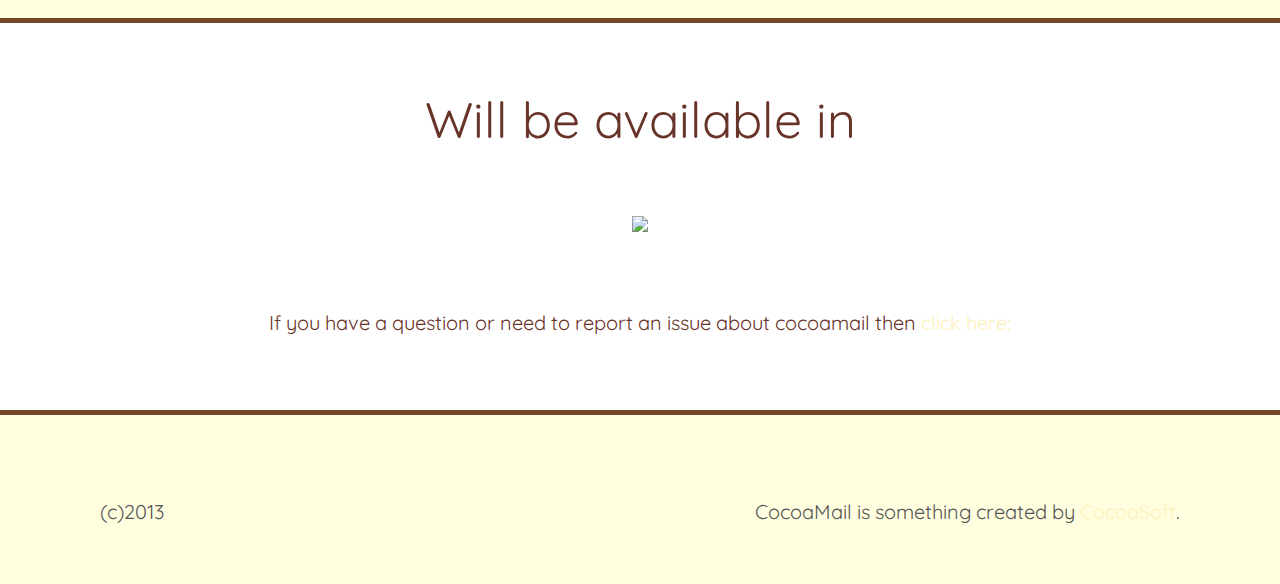
==== commit ecae878d: "clean" ====
--- a/index.html
+++ b/index.html
@@ -82,11 +82,7 @@
                 <a id="down"></a>
                 <div id="intro-1"><img src="grid.png"><br>What Is CocoaMail?</div> 
     
-                <div id="about">Siiiimple is a 12 column css grid for your next web project. It's a really easy way to align, and <b>format content</b>. All you have to do is link the css file in the header of your site. Then your ready to go. 
-                <br>
-                    <br>
-    
-                    <b>So why the four i's?</b>- Because Siiiimple has 12 columns, and the number 12 has 4 even numbers you can divide it by: 2,4,6,12. Granted you could divide it by 8 or 10, but you will get a decimal afterwards. 
+                <div id="about">
     
                 </div>
             </div>
@@ -97,7 +93,7 @@
             <div class="grid-1">
                 <div id="intro-1">How To Use It</div>
     
-                <div id="about">Well there are 2 ways to use Siiiimple. The first is to simply take 100%, and divide it by the total number of columns you want to use. For example the class col_2 is going to take half the container because 100% / 2% = %50 The second way is to make sure the total number of columns in the container equals 12 columns. For example col-6 + col-6 = 12 columns in total. So col-6 uses %50 of the container. To note the syntax for the container is class .grid.
+                <div id="about">
     
                 </div>
     
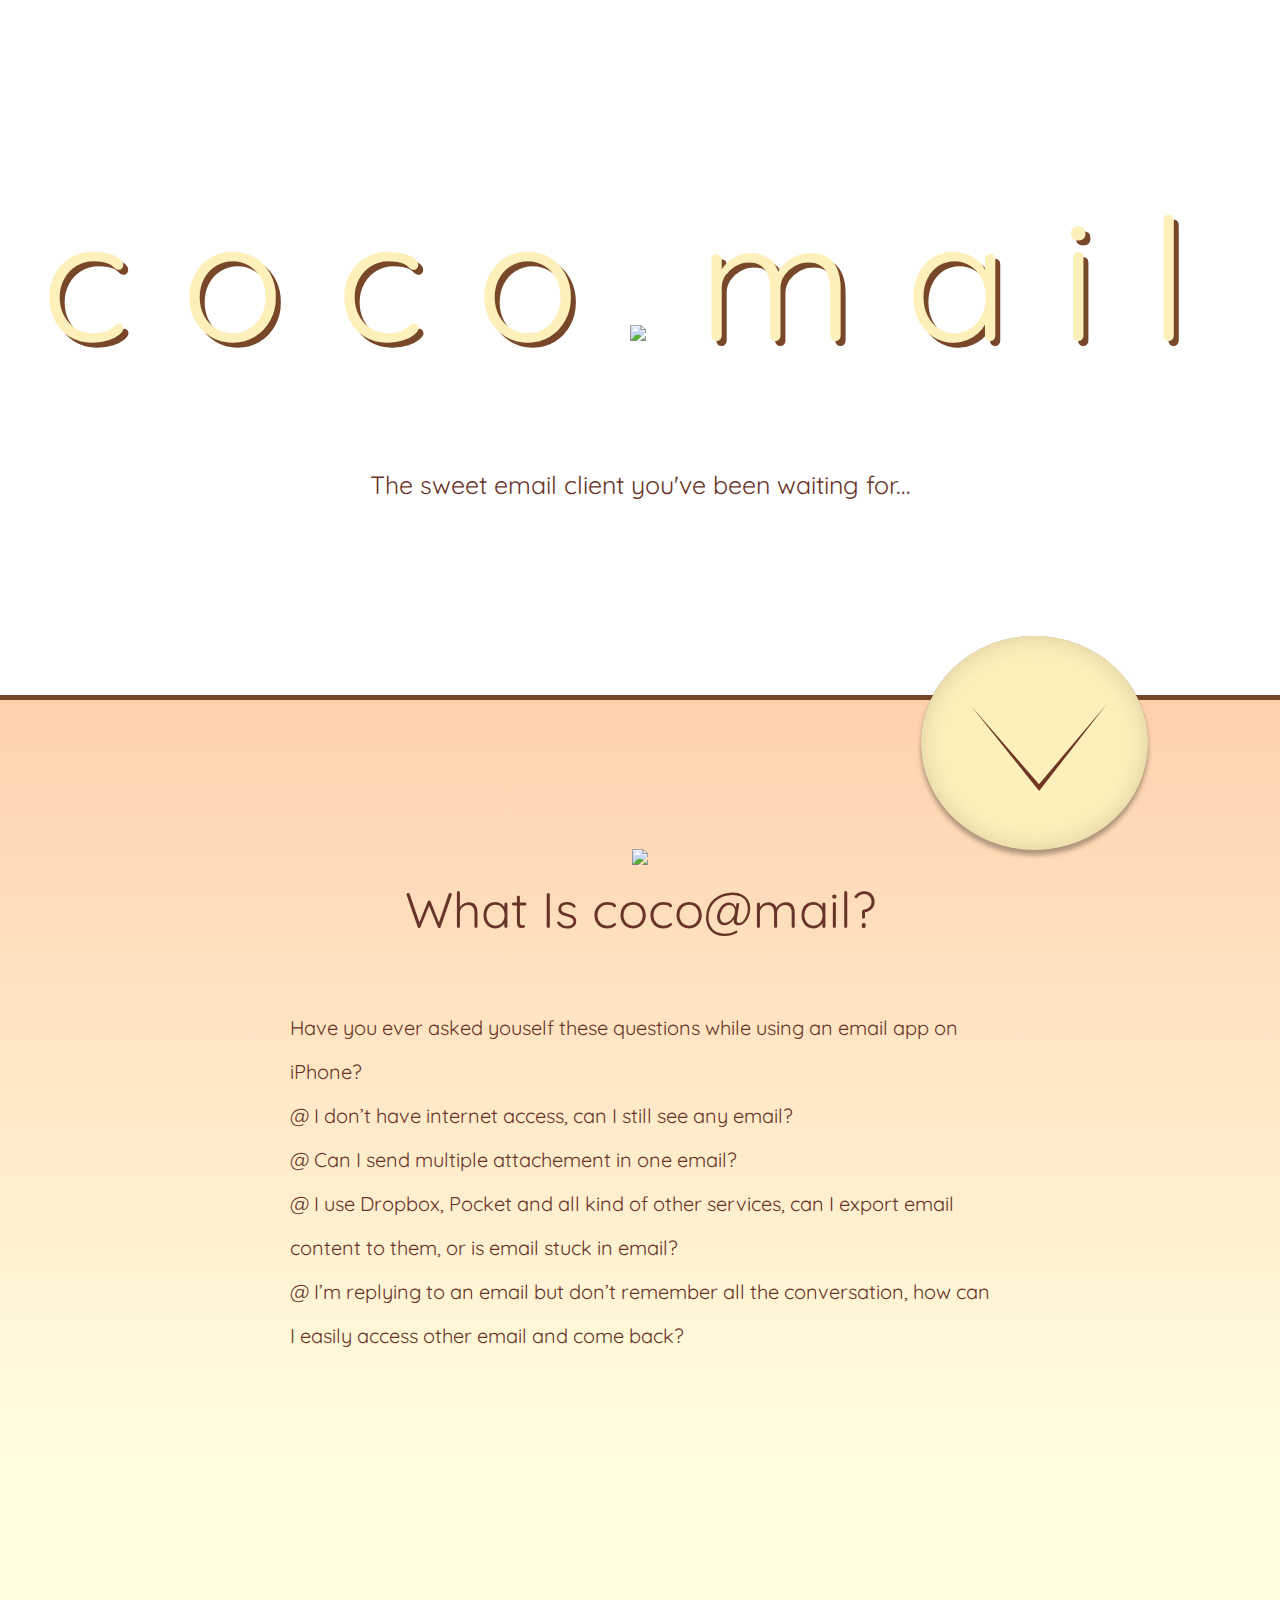
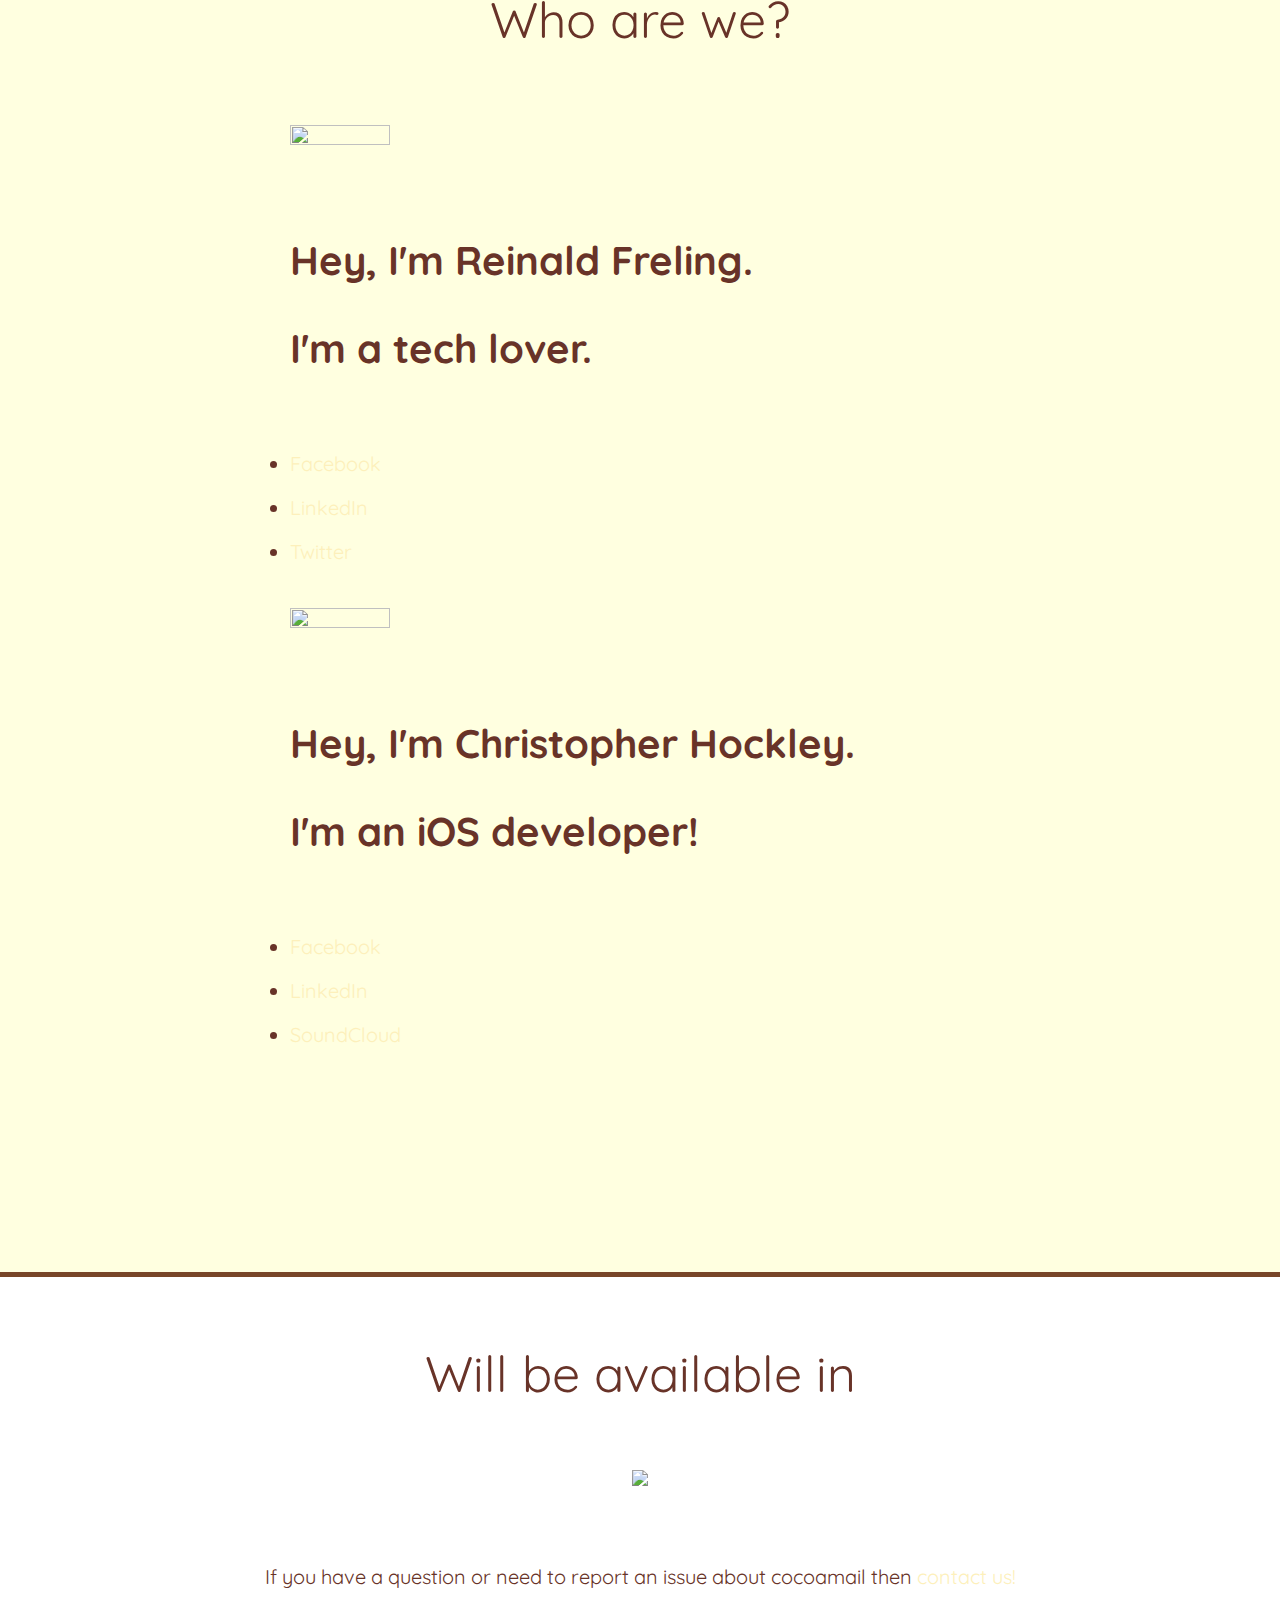
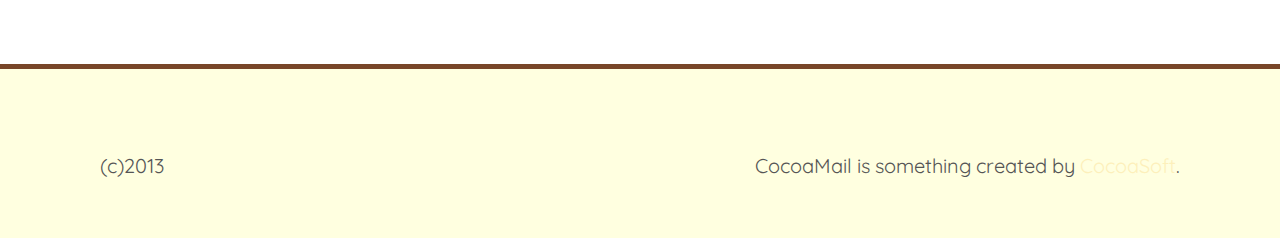
==== commit 9afcfde0: "questionnaire" ====
--- a/index.html
+++ b/index.html
@@ -13,6 +13,7 @@
     <script src="jquery.js"></script>
     <script src="smoothscroll.js"></script>
 
+<link href='http://fonts.googleapis.com/css?family=Varela+Round' rel='stylesheet' type='text/css'>
 <link href="http://fonts.googleapis.com/css?family=Quicksand:300,400,700" rel="stylesheet" type="text/css">
 
 </head>
@@ -20,7 +21,7 @@
 
 <body>
     <ul id=menu>
-    <li><a href="#item-1"><img src="arrowUp.png"></a>
+    <li><a href="#home-logo"><img src="arrowUp.png"></a>
     </ul>
     <div id="bg">
     
@@ -31,46 +32,12 @@
         <div class="section-1">
     
             <div class="gallery items-5">
-                <div id="item-1" class="control-operator"></div>
-                <div id="item-2" class="control-operator"></div>
-                <div id="item-3" class="control-operator"></div>
-                <div id="item-4" class="control-operator"></div>
-                <div id="item-5" class="control-operator"></div>
-    
             <figure class="item">
-                <div id="home-logo">Coco<img src="at.png">Mail</div>
+                <div id="home-logo">coco<img src="at.png">mail</div>
             </figure>
-    
-            <figure class="item">
-                <div id="home-logo-1">A One Button do it all</div>
-            </figure>
-    
-            <figure class="item">
-                <div id="home-logo-1">That's easy to use,</div>
-            </figure>
-    
-            <figure class="item">
-                <div id="home-logo-1"> and a great start...</div>
-            </figure>
-    
-            <figure class="item">
-                <div id="home-logo-1">for your next email.</div>
-            </figure>
-    
-                <br>
-    
-    
-            <div class="controls">
-                <a href="#item-1" class="control-button">•</a>
-                <a href="#item-2" class="control-button">•</a>
-                <a href="#item-3" class="control-button">•</a>
-                <a href="#item-4" class="control-button">•</a>
-                <a href="#item-5" class="control-button">•</a>
             </div>
     
-            </div>
-    
-            <div id="intro">A super, super, super, super, simple email client.</div>
+            <div id="intro">The sweet email client you've been waiting for...</div>
     
             <div id="arrow"><a class="but" href="#down"><img src="arrow.png"></a></div>
         </div>
@@ -80,10 +47,18 @@
         <div class="section-2">
             <div class="grid-1">
                 <a id="down"></a>
-                <div id="intro-1"><img src="grid.png"><br>What Is CocoaMail?</div> 
+                <div id="intro-1"><img src="grid.png"><br>What Is coco@mail?</div> 
     
                 <div id="about">
+    Have you ever asked youself these questions while using an email app on iPhone?  <br>              
     
+    @ I don’t have internet access, can I still see any email?<br> 
+    
+    @ Can I send multiple attachement in one email?<br> 
+    
+    @ I use Dropbox, Pocket and all kind of other services, can I export email content to them, or is email stuck in email?<br> 
+    
+    @ I’m replying to an email but don’t remember all the conversation, how can I easily access other email and come back?<br> 
                 </div>
             </div>
     
@@ -91,18 +66,48 @@
     
         <div class="section-3">
             <div class="grid-1">
-                <div id="intro-1">How To Use It</div>
+                <div id="intro-1">Who are we?</div>
     
                 <div id="about">
-    
+                    <header class="header">
+                        <div class="photo">
+                            <img src="images/avatar2.png" width="100" height="100" class="avatar" />
+                        </div>
+                        <div class="text">
+                            <h1>Hey, I'm Reinald Freling. <br />I'm a tech lover.</h1>
+                        </div>
+                    </header>
+                    <footer class="footer">
+                        <ul class="social">
+                            <li class="icon-facebook"><a target="_blank" href="https://www.facebook.com/reinald.freling">Facebook</a></li>
+                            <li class="icon-linkedin"><a target="_blank" href="http://www.linkedin.com/in/reinaldfreling">LinkedIn</a></li>
+                            <li class="icon-twitter"><a target="_blank" href="https://twitter.com/rfreling">Twitter</a></li>
+                        </ul>
+                    </footer>
+                    <header class="header">
+                        <div class="photo">
+                        <img src="images/avatar.png" width="100" height="100" class="avatar" />
+                        </div>
+                        <div class="text">
+                        <h1>Hey, I'm Christopher Hockley. <br />I'm an iOS developer!</h1>
+                        </div>
+                    </header>
+                    <footer class="footer">
+                        <ul class="social">
+                            <li class="icon-facebook"><a target="_blank" href="https://www.facebook.com/Chrispoper">Facebook</a></li>
+                            <li class="icon-linkedin"><a target="_blank" href="http://www.linkedin.com/in/christopherhockley">LinkedIn</a></li>
+                            <li class="icon-soundcloud"><a target="_blank" href="https://soundcloud.com/chrispoper">SoundCloud</a></li>
+                        </ul>
+                    </footer>
+
                 </div>
     
                 <div class="col-6"> 
-                    <div id="about"><b>Grid 1</b>- col_2 + col_2 = 12 columns</div>
+                    <div id="about"></div>
                 </div>
     
                 <div class="col-6">
-                    <div id="about"><b>Grid 2</b>- col-6 + col-6 = 12 columns</div>
+                    <div id="about"></div>
                 </div>
             </div>
         </div>
@@ -112,8 +117,9 @@
     
             <a href=""><div id="app-store"><img src="app-store.png"></div></a>
     
-            <div id="download-1">If you have a question or need to report an issue about cocoamail then <a class="typeform-share link" href="https://imdaniel.typeform.com/to/ehY2PE" data-mode="2" target="_blank">click here:</a>
-    <script>(function(){var qs,js,q,s,d=document,gi=d.getElementById,ce=d.createElement,gt=d.getElementsByTagName,id='typef_orm',b='https://s3-eu-west-1.amazonaws.com/share.typeform.com/';if(!gi.call(d,id)){js=ce.call(d,'script');js.id=id;js.src=b+'share.js';q=gt.call(d,'script')[0];q.parentNode.insertBefore(js,q)}})()</script> </div>
+            <div id="download-1">If you have a question or need to report an issue about cocoamail then <a class="typeform-share link" href="https://cocoamail.typeform.com/to/GURtDw" data-mode="2" target="_blank">contact us!</a>
+<script>(function(){var qs,js,q,s,d=document,gi=d.getElementById,ce=d.createElement,gt=d.getElementsByTagName,id='typef_orm',b='https://s3-eu-west-1.amazonaws.com/share.typeform.com/';if(!gi.call(d,id)){js=ce.call(d,'script');js.id=id;js.src=b+'share.js';q=gt.call(d,'script')[0];q.parentNode.insertBefore(js,q)}})()</script>
+ </div>
         </div>
     
         </div>
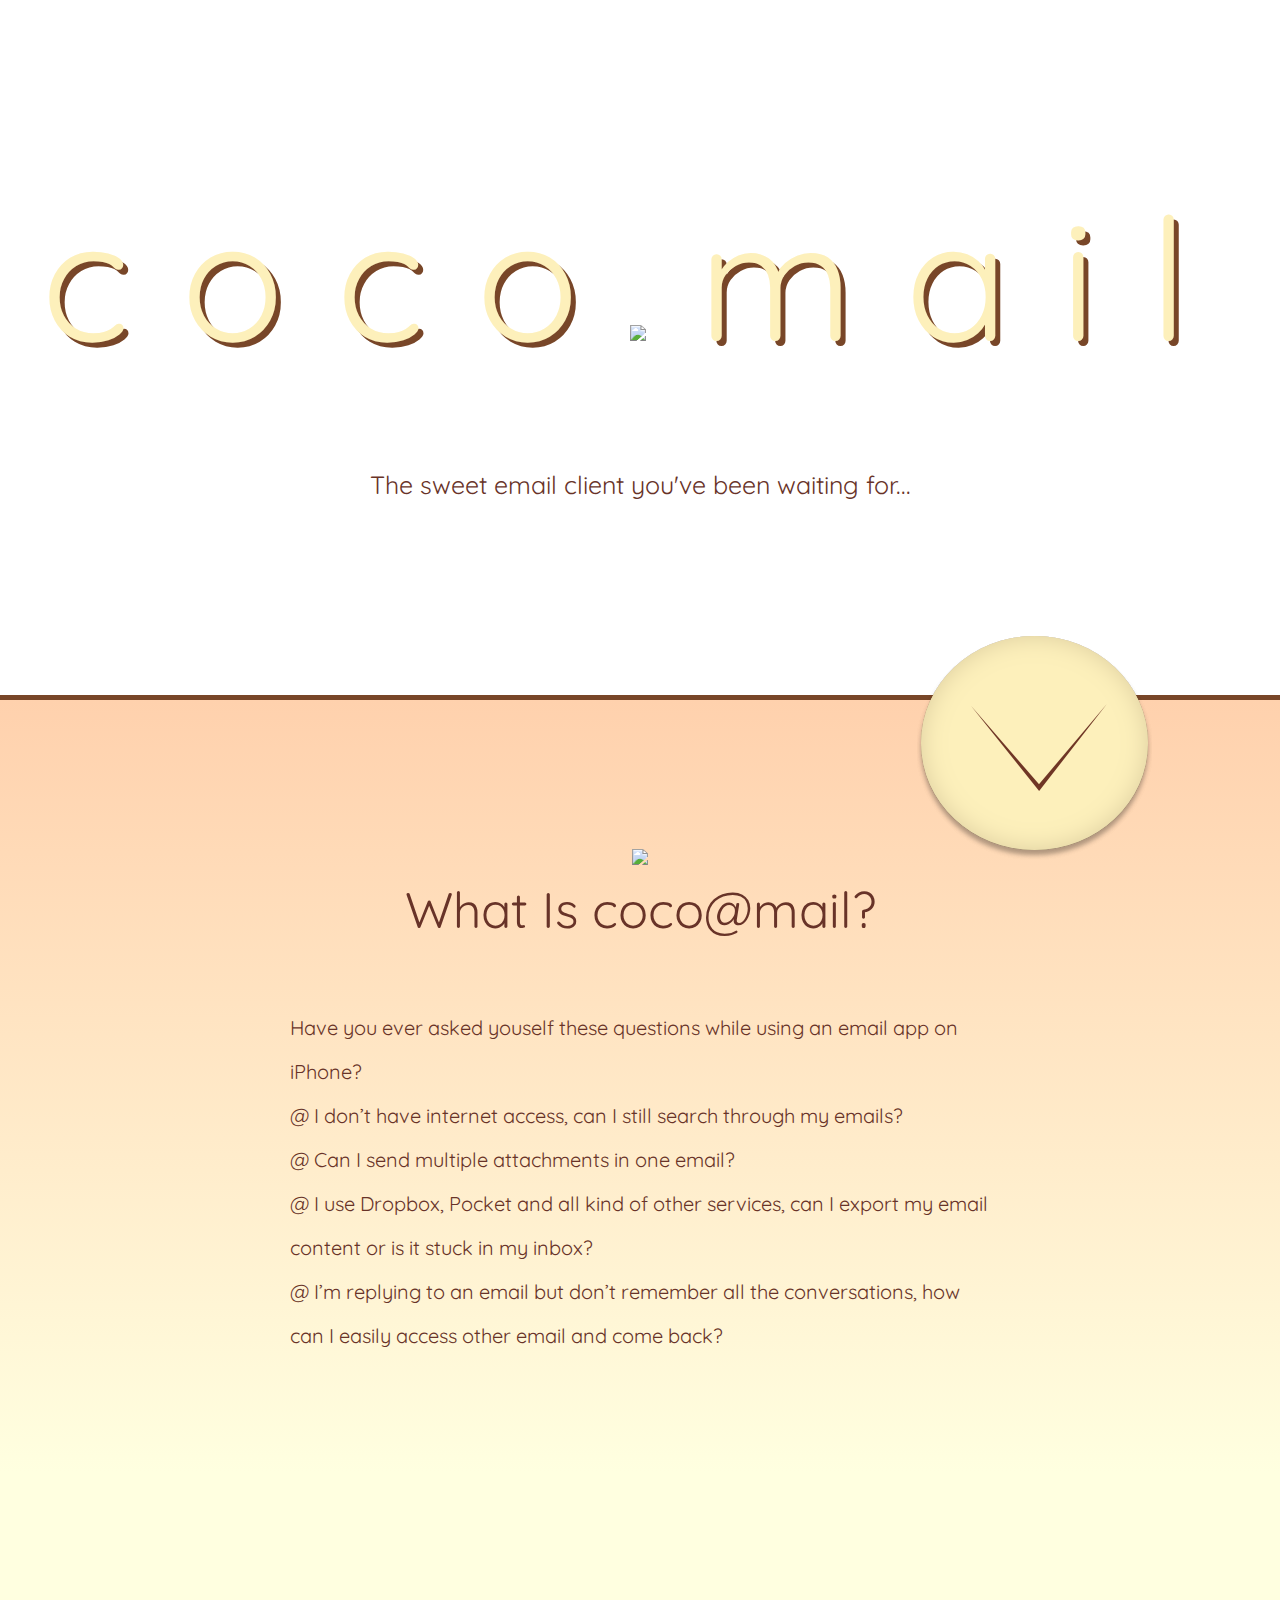
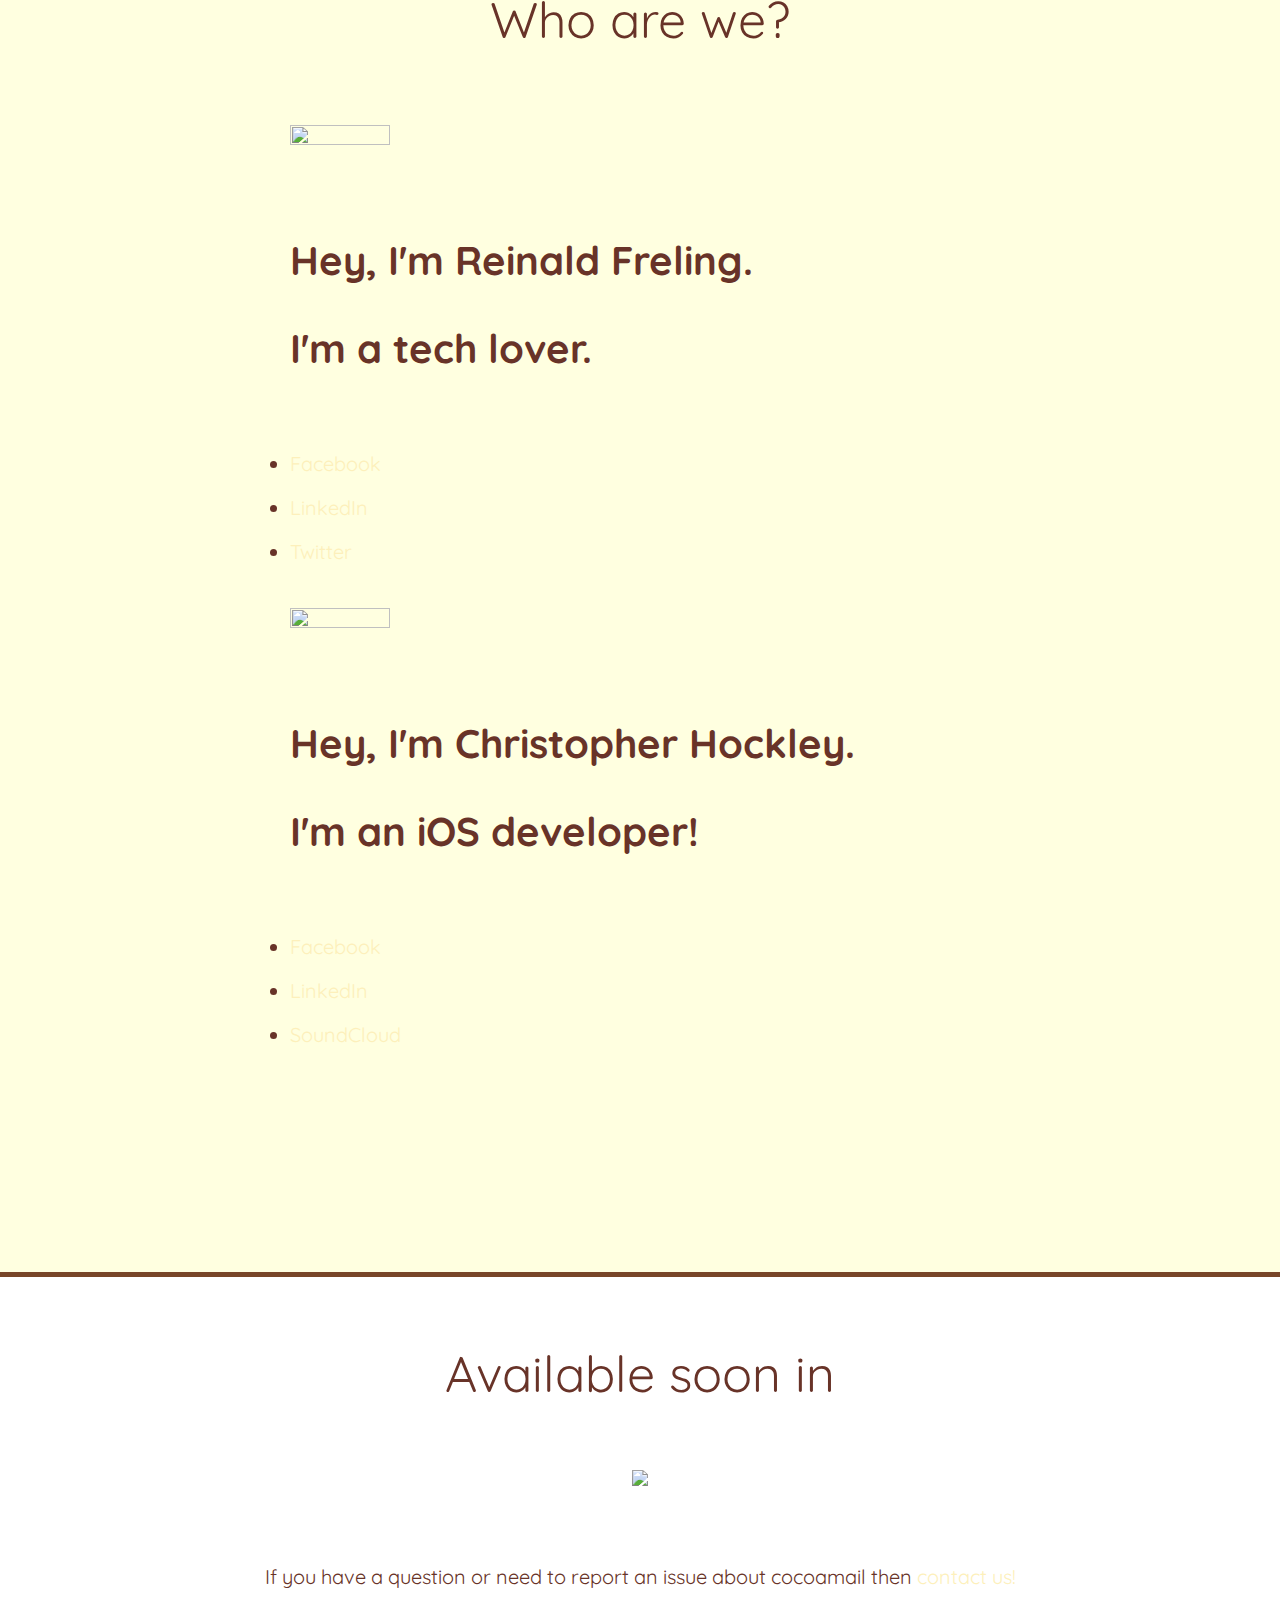
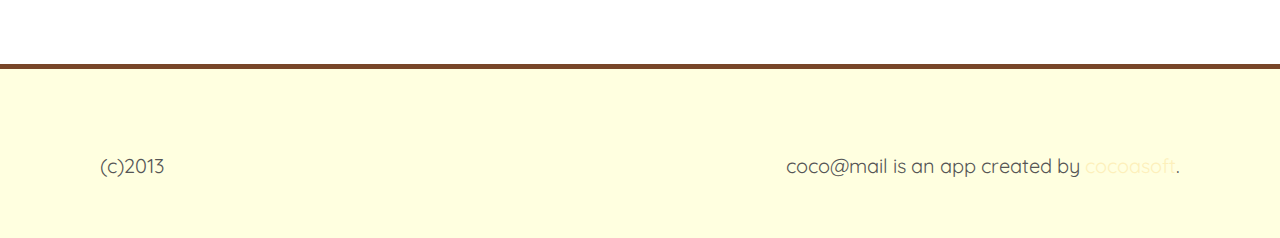
==== commit c8cc8e35: "Text changes" ====
--- a/index.html
+++ b/index.html
@@ -52,13 +52,13 @@
                 <div id="about">
     Have you ever asked youself these questions while using an email app on iPhone?  <br>              
     
-    @ I don’t have internet access, can I still see any email?<br> 
+    @ I don’t have internet access, can I still search through my emails?<br> 
     
-    @ Can I send multiple attachement in one email?<br> 
+    @ Can I send multiple attachments in one email?<br> 
     
-    @ I use Dropbox, Pocket and all kind of other services, can I export email content to them, or is email stuck in email?<br> 
+    @ I use Dropbox, Pocket and all kind of other services, can I export my email content or is it stuck in my inbox?<br> 
     
-    @ I’m replying to an email but don’t remember all the conversation, how can I easily access other email and come back?<br> 
+    @ I’m replying to an email but don’t remember all the conversations, how can I easily access other email and come back?<br> 
                 </div>
             </div>
     
@@ -113,7 +113,7 @@
         </div>
     
         <div class="download">
-            <div id="download">Will be available in</div>
+            <div id="download">Available soon in</div>
     
             <a href=""><div id="app-store"><img src="app-store.png"></div></a>
     
@@ -132,7 +132,7 @@
                 </div>
     
                 <div class="col-6">
-                    <div id="footer-1">CocoaMail is something created by <a href="" target="_blank">CocoaSoft</a>.</div>
+                    <div id="footer-1">coco@mail is an app created by <a href="" target="_blank">cocoasoft</a>.</div>
                 </div>
             </div>
         </div>
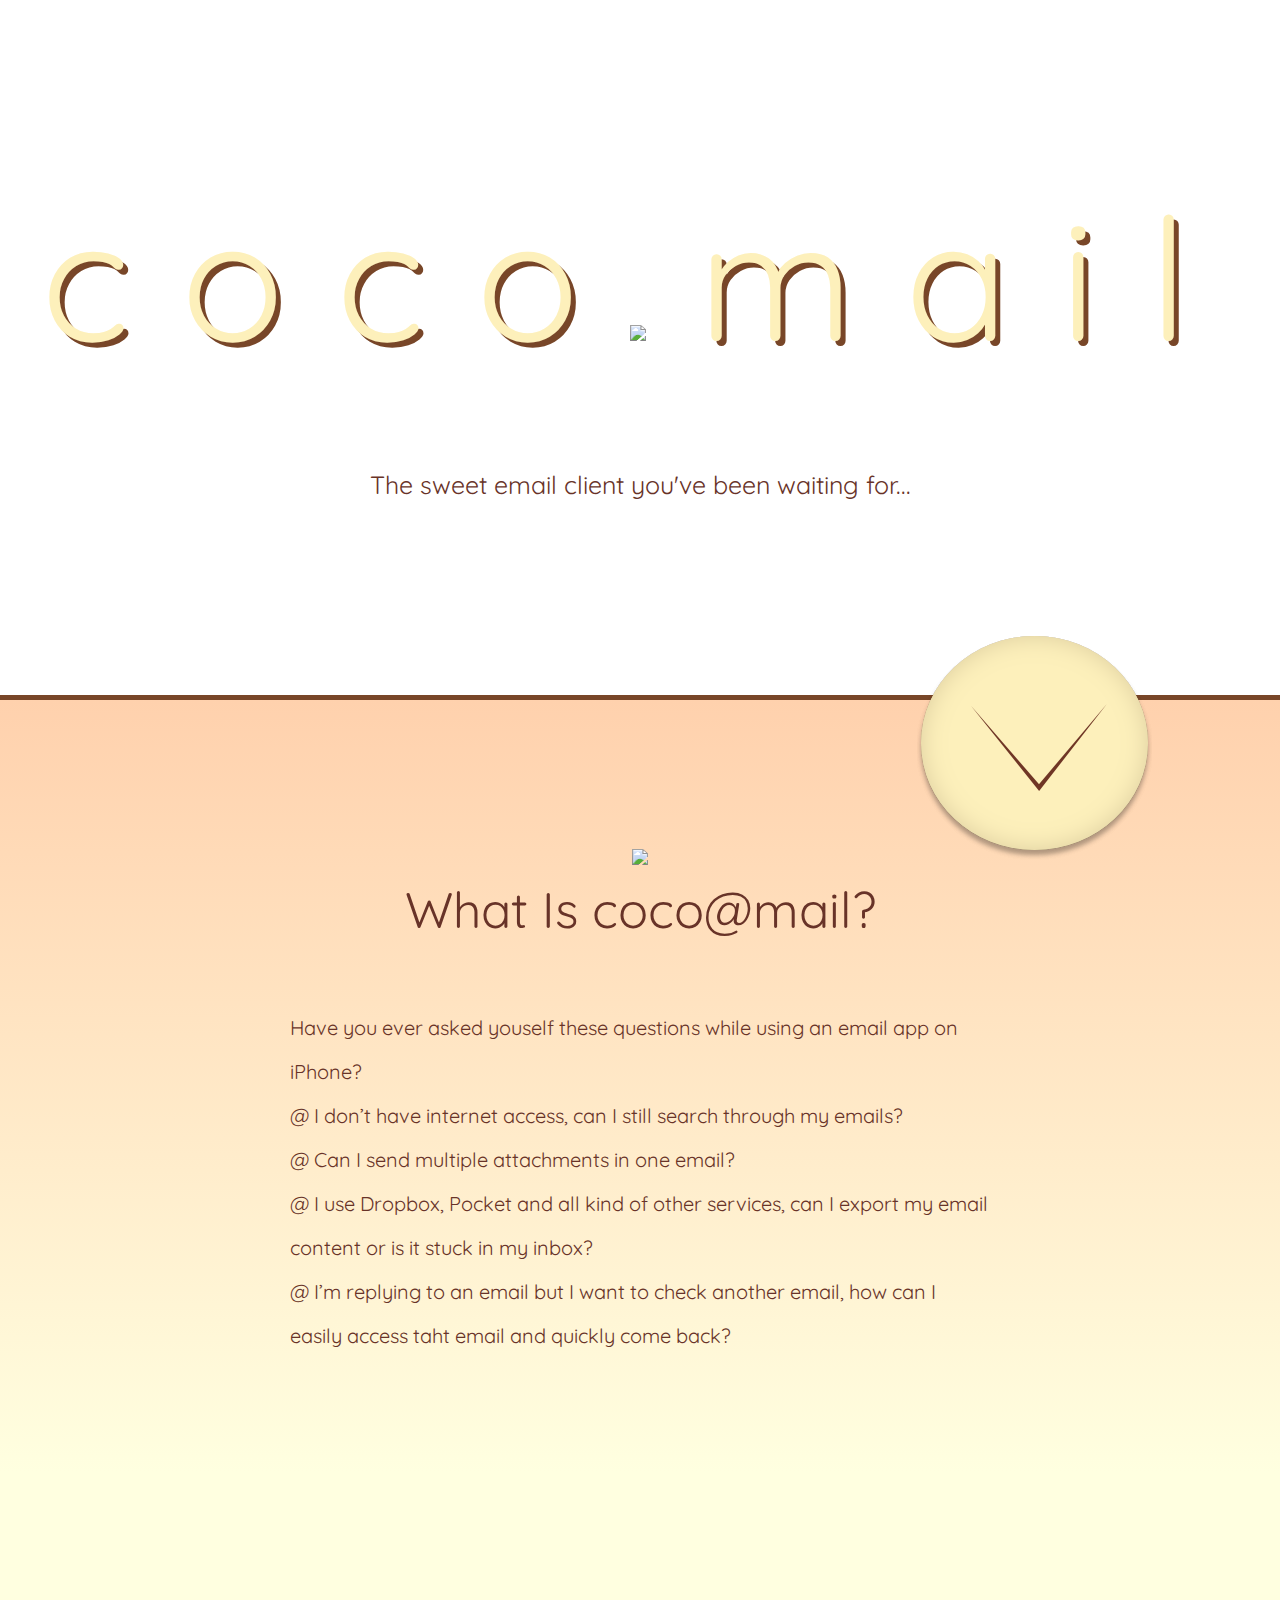
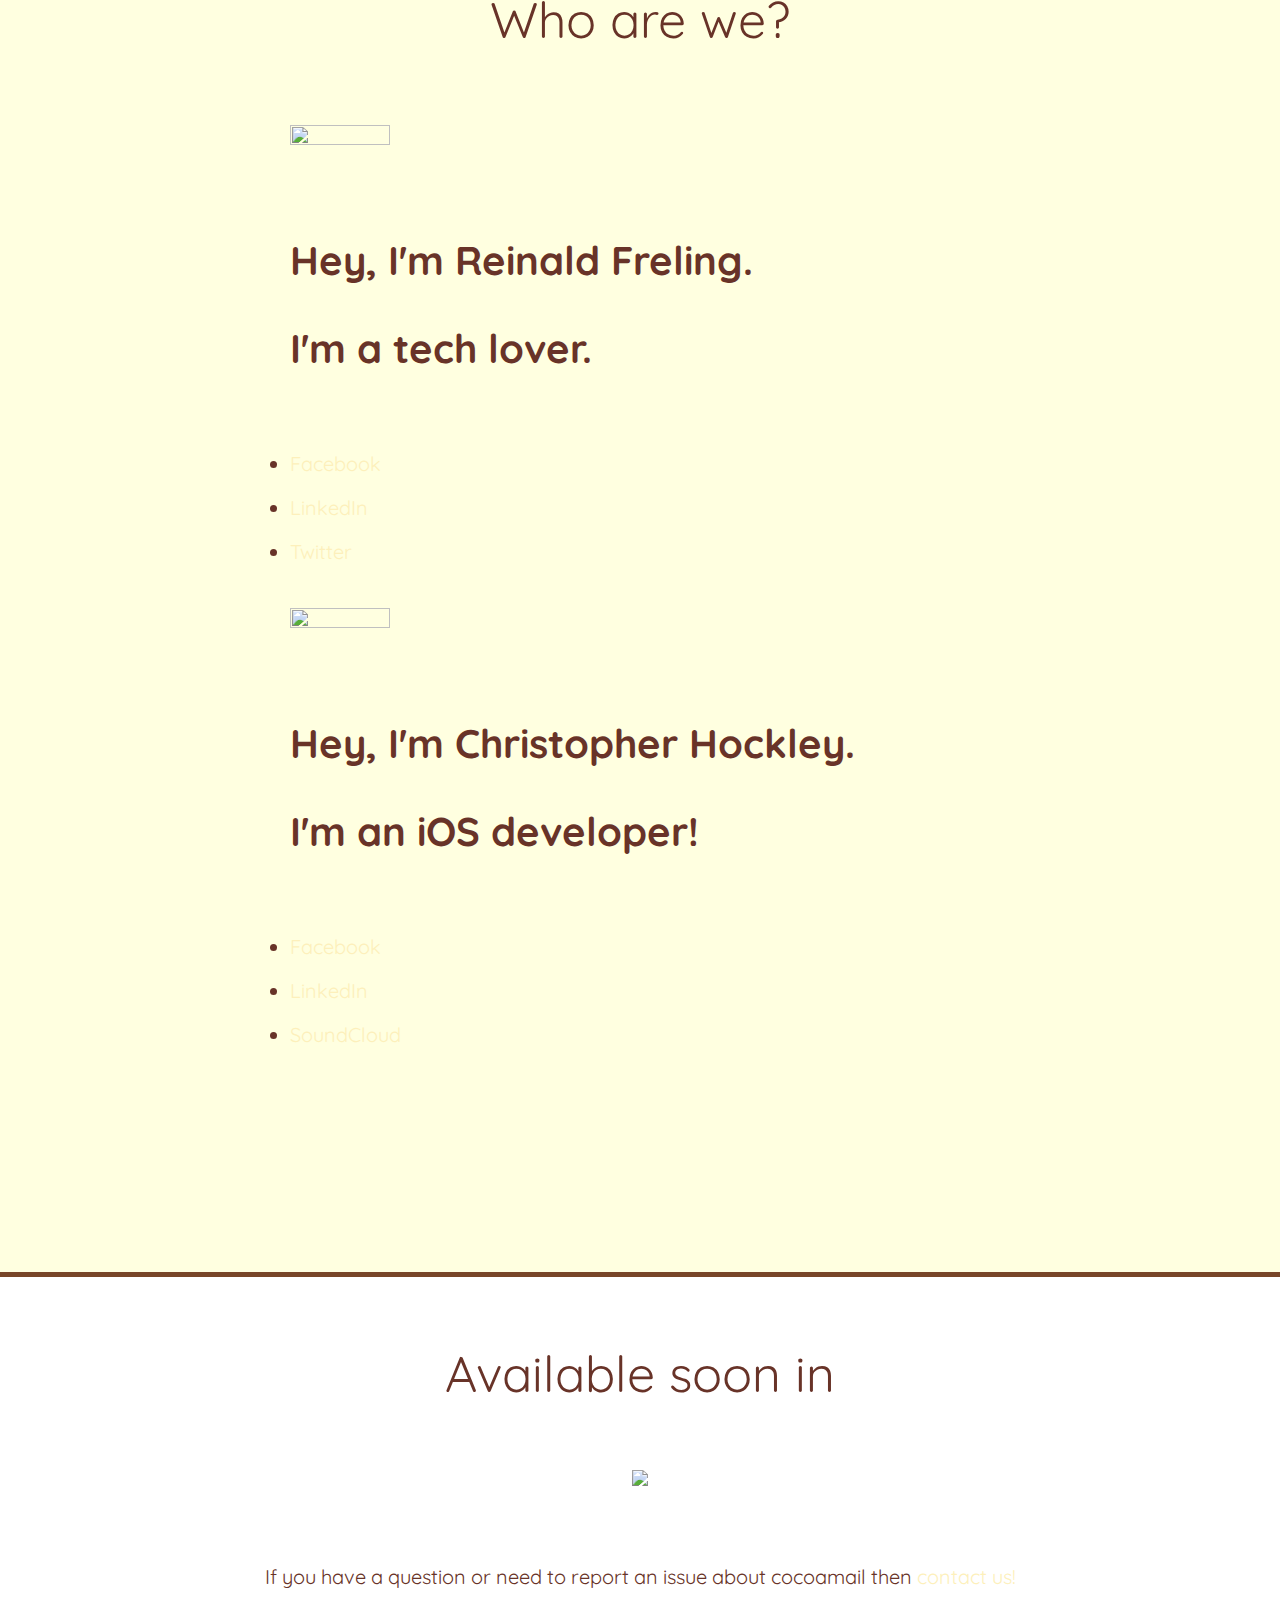
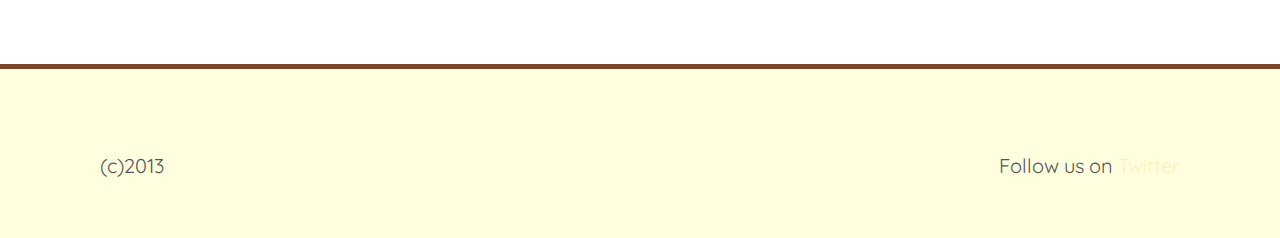
==== commit adac8bc2: "More changes" ====
--- a/index.html
+++ b/index.html
@@ -58,7 +58,7 @@
     
     @ I use Dropbox, Pocket and all kind of other services, can I export my email content or is it stuck in my inbox?<br> 
     
-    @ I’m replying to an email but don’t remember all the conversations, how can I easily access other email and come back?<br> 
+    @ I’m replying to an email but I want to check another email, how can I easily access taht email and quickly come back?<br> 
                 </div>
             </div>
     
@@ -117,9 +117,8 @@
     
             <a href=""><div id="app-store"><img src="app-store.png"></div></a>
     
-            <div id="download-1">If you have a question or need to report an issue about cocoamail then <a class="typeform-share link" href="https://cocoamail.typeform.com/to/GURtDw" data-mode="2" target="_blank">contact us!</a>
-<script>(function(){var qs,js,q,s,d=document,gi=d.getElementById,ce=d.createElement,gt=d.getElementsByTagName,id='typef_orm',b='https://s3-eu-west-1.amazonaws.com/share.typeform.com/';if(!gi.call(d,id)){js=ce.call(d,'script');js.id=id;js.src=b+'share.js';q=gt.call(d,'script')[0];q.parentNode.insertBefore(js,q)}})()</script>
- </div>
+            <div id="download-1">If you have a question or need to report an issue about cocoamail then <a class="email" href="mailto:reinald@putcocoa.in" target="_blank">contact us!</a>
+</div>
         </div>
     
         </div>
@@ -132,7 +131,7 @@
                 </div>
     
                 <div class="col-6">
-                    <div id="footer-1">coco@mail is an app created by <a href="" target="_blank">cocoasoft</a>.</div>
+                    <div id="footer-1">Follow us on <a class="email" href="https://twitter.com/cocoamailapp" target="_blank">Twitter</a></div>
                 </div>
             </div>
         </div>
